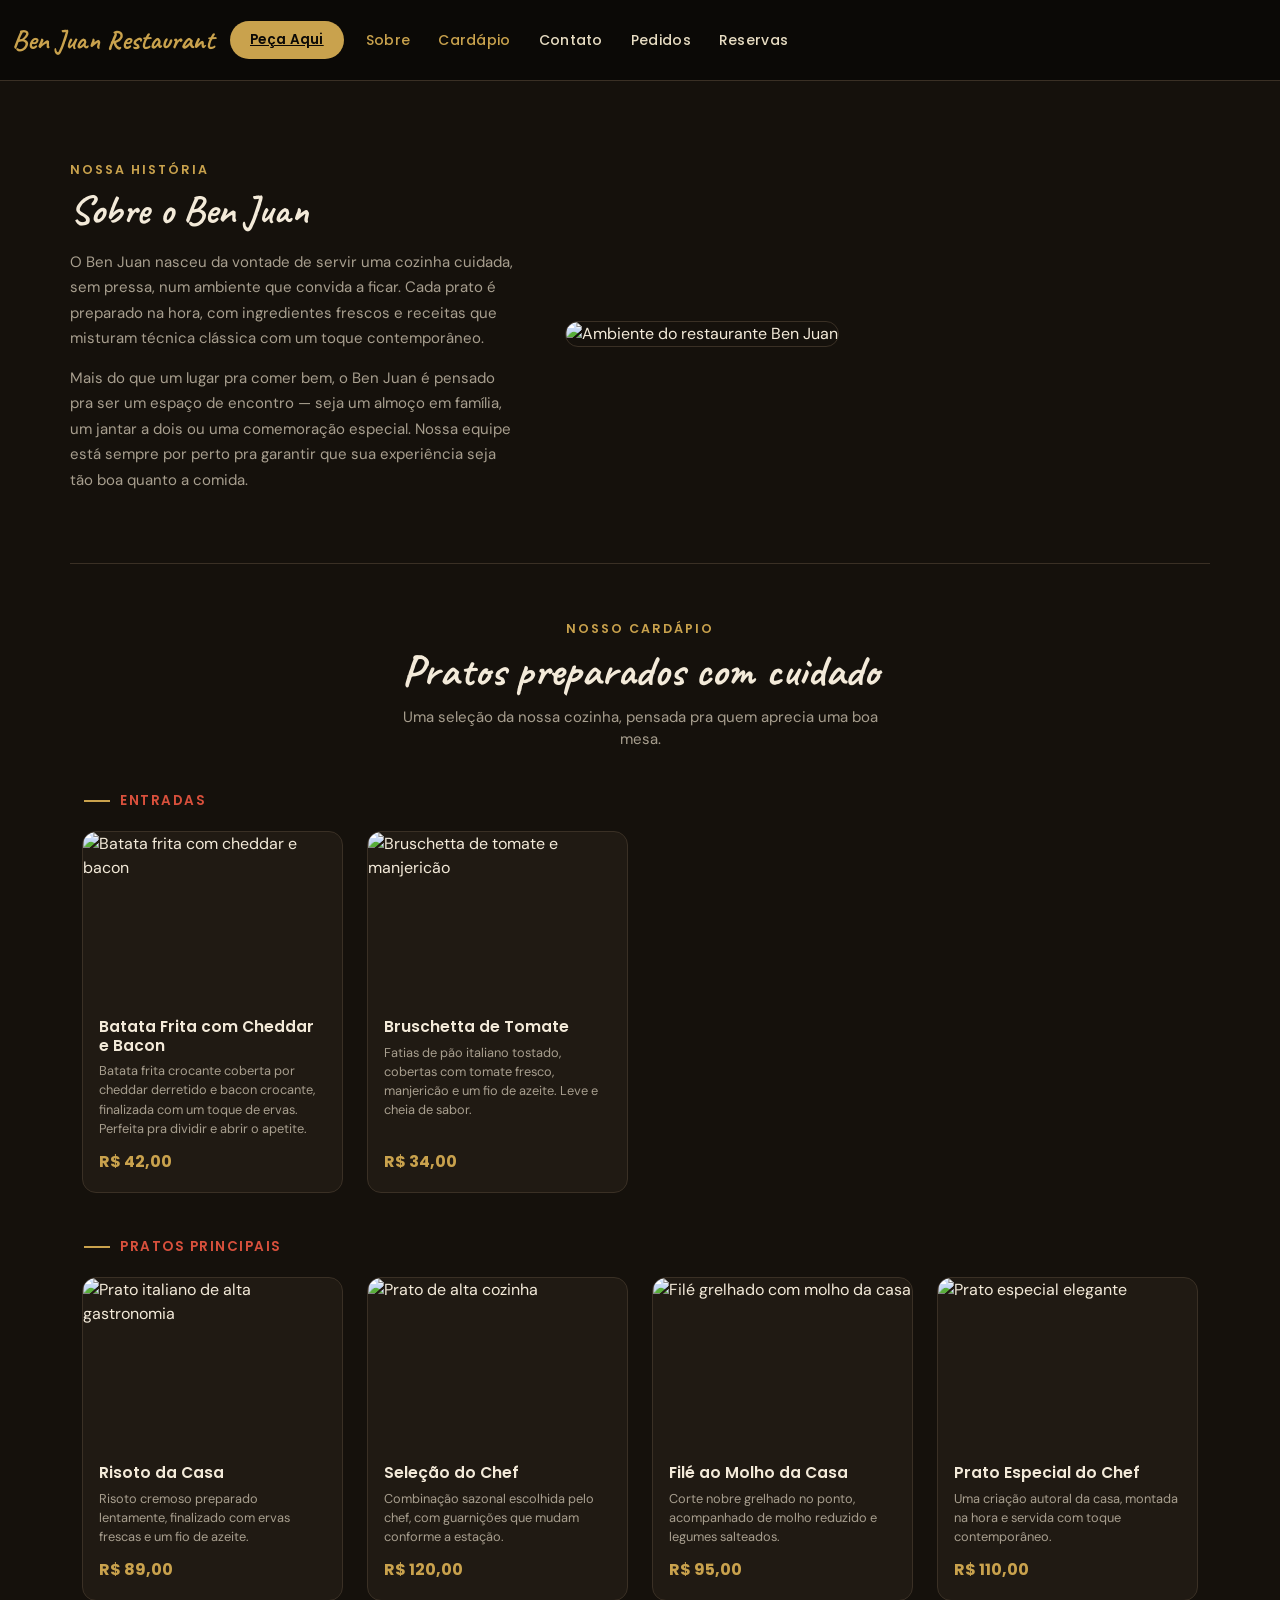
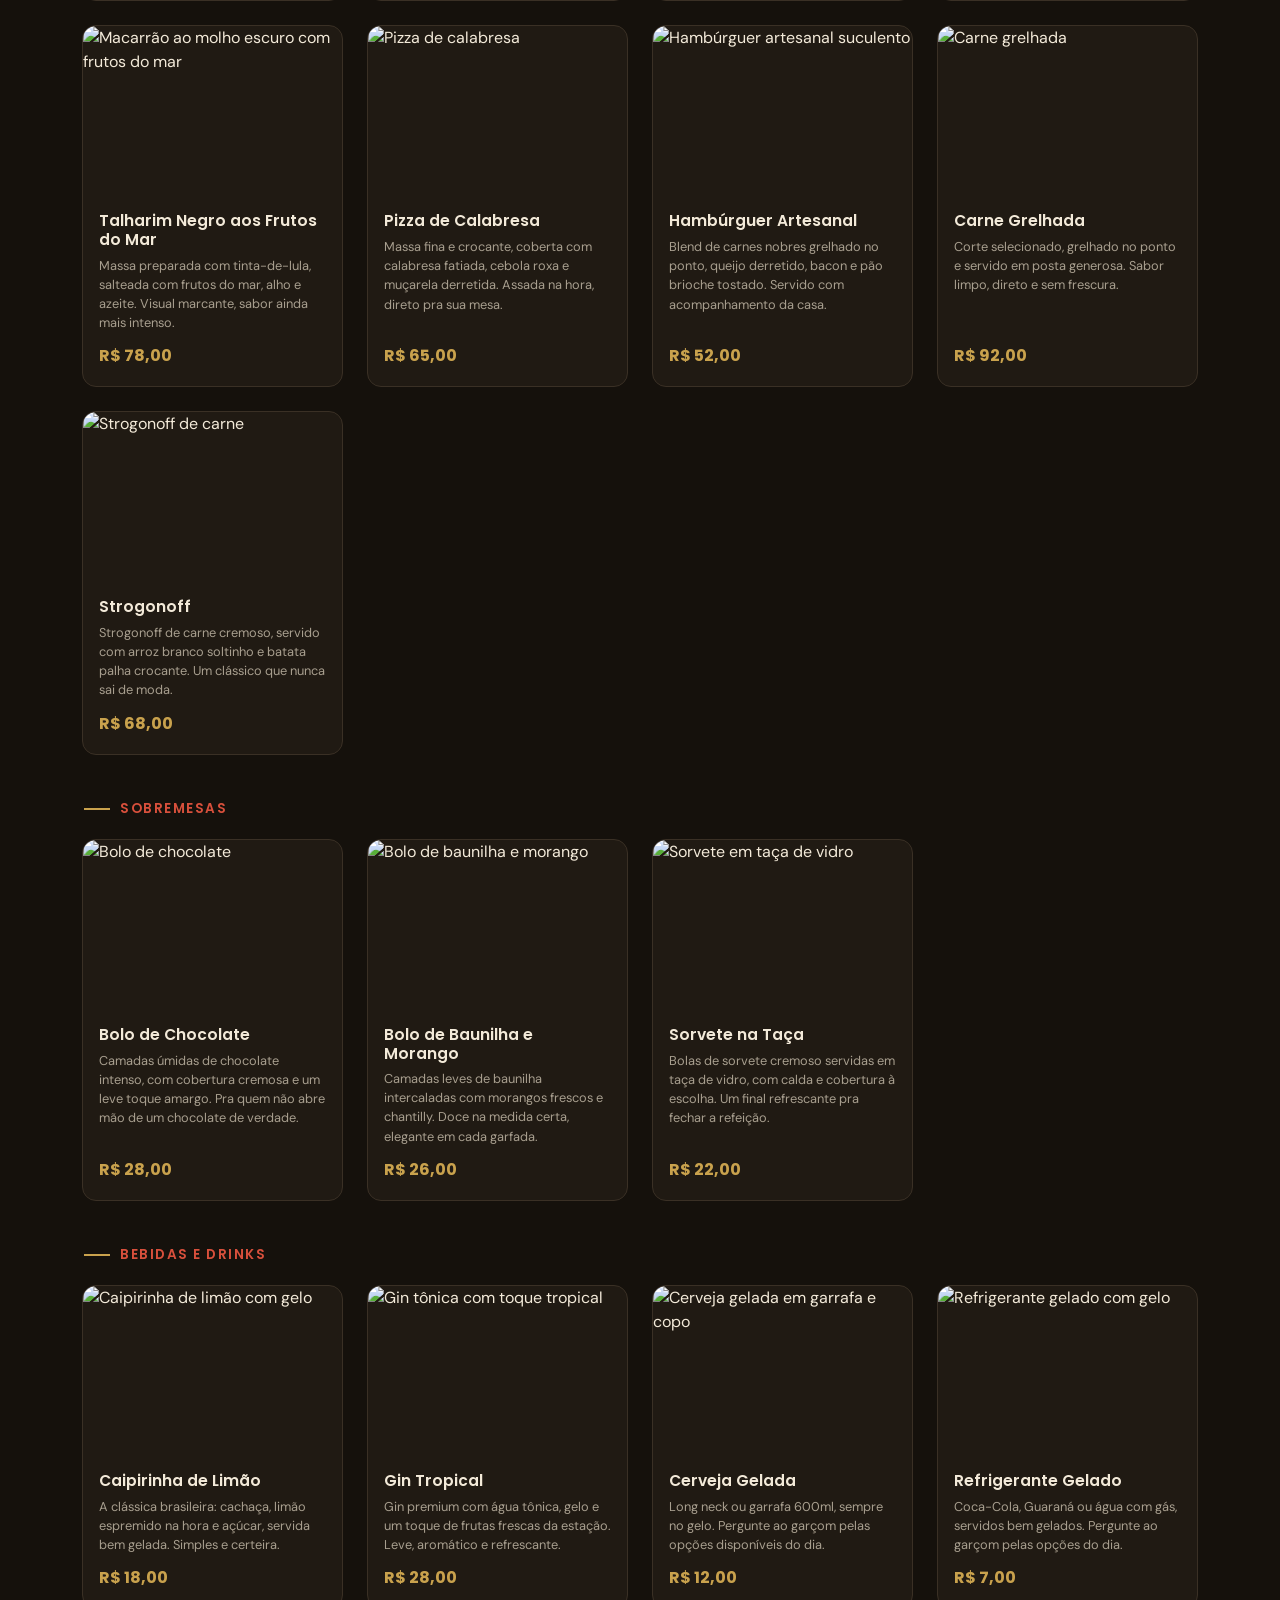
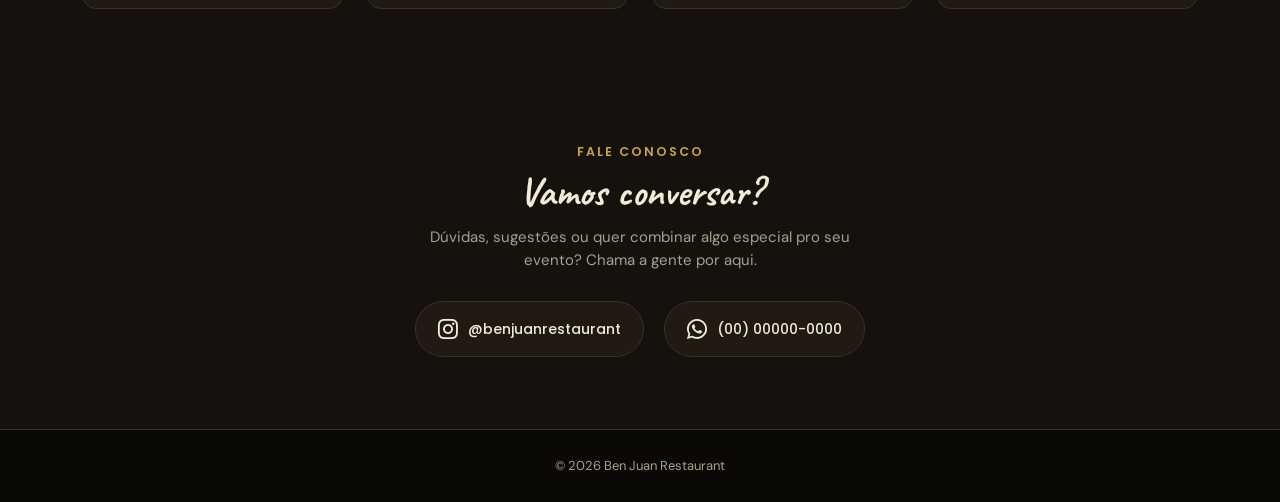
==== index.html @ d01b17eb "Primeira versão" ====
<!DOCTYPE html>
<html lang="pt-BR">
<head>
    <meta charset="UTF-8">
    <meta name="viewport" content="width=device-width, initial-scale=1.0">
    <title>Ben Juan Restaurant</title>
    <link rel="preconnect" href="https://fonts.googleapis.com">
    <link href="https://fonts.googleapis.com/css2?family=Caveat:wght@600;700&family=DM+Sans:wght@400;500;600;700&family=Poppins:wght@500;600;700&display=swap" rel="stylesheet">
    <link href="https://cdn.jsdelivr.net/npm/bootstrap@5.3.3/dist/css/bootstrap.min.css" rel="stylesheet" integrity="sha384-QWTKZyjpPEjISv5WaRU9OFeRpok6YctnYmDr5pNlyT2bRjXh0JMhjY6hW+ALEwIH" crossorigin="anonymous">
    <link href="https://cdn.jsdelivr.net/npm/bootstrap-icons@1.11.3/font/bootstrap-icons.css" rel="stylesheet">
    <link href="style.css" rel="stylesheet">

    <style>
      /* :root (paleta) e .navbar agora vêm de style.css */

      *{ box-sizing:border-box; }

      body{
        background-color: var(--cream);
        color: var(--ink);
        font-family: 'DM Sans', sans-serif;
      }

      .btn-order{
        background: var(--navy);
        color: var(--navy-deep) !important;
        font-family: 'Poppins', sans-serif;
        font-size: 13.5px;
        font-weight: 600;
        letter-spacing: 0.3px;
        padding: 9px 20px !important;
        border-radius: 999px;
        transition: background .15s ease, transform .15s ease;
      }
      .btn-order:hover{
        background: var(--amber);
        color: var(--navy-deep) !important;
        transform: translateY(-1px);
      }

      /* ===== SEÇÃO CONTATO ===== */
      .contact-section{
        padding: 64px 0 72px;
        text-align: center;
      }
      .contact-section .eyebrow{
        font-family: 'Poppins', sans-serif;
        font-size: 12.5px;
        font-weight: 600;
        letter-spacing: 2px;
        text-transform: uppercase;
        color: var(--navy);
      }
      .contact-section h2{
        font-family: 'Caveat', cursive;
        font-weight: 700;
        font-size: 40px;
        color: var(--ink);
        margin: 6px 0 10px;
      }
      .contact-section p{
        color: var(--muted);
        font-size: 15px;
        max-width: 460px;
        margin: 0 auto 30px;
      }
      .contact-socials{
        display: flex;
        justify-content: center;
        gap: 20px;
        flex-wrap: wrap;
      }
      .contact-social-link{
        display: flex;
        align-items: center;
        gap: 10px;
        background: var(--card);
        border: 1px solid var(--border);
        color: var(--ink);
        text-decoration: none;
        font-family: 'Poppins', sans-serif;
        font-size: 14px;
        font-weight: 500;
        padding: 12px 22px;
        border-radius: 999px;
        transition: transform .15s ease, border-color .15s ease, color .15s ease;
      }
      .contact-social-link i{
        font-size: 20px;
      }
      .contact-social-link.instagram:hover{
        border-color: var(--coral);
        color: var(--coral);
        transform: translateY(-2px);
      }
      .contact-social-link.whatsapp:hover{
        border-color: var(--green);
        color: var(--green);
        transform: translateY(-2px);
      }

      /* ===== SEÇÃO SOBRE ===== */
      .about-section{
        padding: 56px 0;
        border-bottom: 1px solid var(--border);
      }
      .about-section .eyebrow{
        font-family: 'Poppins', sans-serif;
        font-size: 12.5px;
        font-weight: 600;
        letter-spacing: 2px;
        text-transform: uppercase;
        color: var(--navy);
        margin-bottom: 6px;
      }
      .about-section h2{
        font-family: 'Caveat', cursive;
        font-weight: 700;
        font-size: 40px;
        color: var(--ink);
        margin-bottom: 16px;
      }
      .about-section p{
        color: var(--muted);
        font-size: 15px;
        line-height: 1.7;
        margin-bottom: 14px;
      }
      .about-img{
        width: 100%;
        height: 320px;
        object-fit: cover;
        border-radius: 14px;
        border: 1px solid var(--border);
      }

      @media (min-width: 768px){
        .about-img{
          height: 400px;
        }
      }

      /* ===== SEÇÃO DO CARDÁPIO ===== */
      #projetos{
        padding: 56px 0 70px;
      }
      .menu-heading{
        text-align: center;
        margin-bottom: 40px;
      }
      .menu-heading .eyebrow{
        font-family: 'Poppins', sans-serif;
        font-size: 12.5px;
        font-weight: 600;
        letter-spacing: 2px;
        text-transform: uppercase;
        color: var(--navy);
      }
      .menu-heading h2{
        font-family: 'Caveat', cursive;
        font-weight: 700;
        font-size: 44px;
        color: var(--ink);
        margin-top: 6px;
      }
      .menu-heading p{
        color: var(--muted);
        font-size: 15px;
        max-width: 480px;
        margin: 6px auto 0;
      }

      .menu-category{
        margin-bottom: 44px;
      }
      .menu-category:last-child{
        margin-bottom: 0;
      }
      .menu-category-title{
        display: flex;
        align-items: center;
        gap: 10px;
        font-family: 'Poppins', sans-serif;
        font-weight: 600;
        font-size: 13.5px;
        letter-spacing: 1.5px;
        text-transform: uppercase;
        color: var(--coral);
        margin-bottom: 20px;
        padding-left: 2px;
      }
      .menu-category-title::before{
        content: "";
        width: 26px;
        height: 2px;
        background: var(--navy);
        display: inline-block;
      }

      .dish-card{
        background: var(--card);
        border: 1px solid var(--border);
        border-radius: 14px;
        overflow: hidden;
        height: 100%;
        display: flex;
        flex-direction: column;
        transition: transform .2s ease, box-shadow .2s ease;
      }
      .dish-card:hover{
        transform: translateY(-4px);
        box-shadow: 0 16px 32px rgba(0,0,0,0.35);
      }
      .dish-card img{
        width: 100%;
        height: 170px;
        object-fit: cover;
        display: block;
      }
      .dish-card .card-body{
        padding: 16px 16px 18px;
        flex: 1;
        display: flex;
        flex-direction: column;
      }
      .dish-card .card-title{
        font-family: 'Poppins', sans-serif;
        font-weight: 600;
        font-size: 15.5px;
        color: var(--ink);
        margin-bottom: 6px;
      }
      .dish-card .card-text{
        font-size: 12.8px;
        color: var(--muted);
        line-height: 1.5;
        flex: 1;
        margin-bottom: 12px;
      }
      .dish-price{
        font-family: 'Poppins', sans-serif;
        font-weight: 700;
        font-size: 16px;
        color: var(--navy);
      }

      /* ===== FOOTER ===== */
      footer{
        background: var(--navy-deep);
        border-top: 1px solid var(--border);
        padding: 26px 0;
        text-align: center;
        color: var(--muted);
        font-size: 13px;
      }

      /* ===== RESPONSIVO ===== */
      @media (max-width: 991.98px){
        .navbar-collapse{
          margin-top: 12px;
          border-top: 1px solid var(--border);
          padding-top: 10px;
        }
        .navbar-nav .nav-link{
          padding: 10px 4px !important;
        }
      }

      @media (max-width: 767.98px){
        .container{
          padding-left: 24px;
          padding-right: 24px;
        }
        .about-section .eyebrow,
        .about-section h2,
        .about-section p{
          text-align: center;
        }
        .about-img{
          height: 240px;
          margin-top: 20px;
        }
        .about-section{
          padding: 40px 0;
        }
        .about-section h2{
          font-size: 32px;
        }
        #projetos{
          padding: 40px 0 50px;
        }
        .menu-heading{
          margin-bottom: 28px;
        }
        .menu-heading h2{
          font-size: 34px;
        }
        .menu-category{
          margin-bottom: 34px;
        }
        .contact-section{
          padding: 48px 0 56px;
        }
        .contact-section h2{
          font-size: 32px;
        }
        .contact-social-link{
          width: 100%;
          justify-content: center;
        }
      }

      @media (max-width: 575.98px){
        .navbar{
          padding: 10px 0;
        }
        .navbar-brand{
          font-size: 21px;
        }
        .btn-order{
          font-size: 12px;
          padding: 7px 14px !important;
        }
        .dish-card img{
          height: 130px;
        }
        .dish-card .card-title{
          font-size: 14px;
        }
        .dish-card .card-text{
          font-size: 12px;
        }
        .menu-category-title{
          font-size: 12px;
        }
      }

      @media (max-width: 359.98px){
        .navbar-brand{
          font-size: 18px;
        }
        .btn-order{
          font-size: 11px;
          padding: 6px 10px !important;
        }
        .navbar > .container-fluid{
          flex-wrap: nowrap;
          gap: 6px;
        }
        .row.g-4 > [class*="col-"]{
          flex: 0 0 100%;
          max-width: 100%;
        }
      }

    </style>
</head>
<body>

    <header>
        <nav class="navbar navbar-expand-lg">
            <div class="container-fluid">
                <a class="navbar-brand" href="#">Ben Juan Restaurant</a>
                <a class="btn-order ms-auto me-2" href="pedidos.html">Peça Aqui</a>
                <button class="navbar-toggler" type="button" data-bs-toggle="collapse" data-bs-target="#navbarSupportedContent" aria-controls="navbarSupportedContent" aria-expanded="false" aria-label="Toggle navigation">
                    <span class="navbar-toggler-icon"></span>
                </button>
                <div class="collapse navbar-collapse" id="navbarSupportedContent">
                    <ul class="navbar-nav me-auto mb-2 mb-lg-0">
                        <li class="nav-item">
                            <a class="nav-link active" aria-current="page" href="#perfil">Sobre</a>
                        </li>
                        <li class="nav-item">
                            <a class="nav-link active" aria-current="page" href="#projetos">Cardápio</a>
                        </li>
                        <li class="nav-item">
                            <a class="nav-link" href="#contato">Contato</a>
                        </li>
                        <li class="nav-item">
                            <a class="nav-link" href="pedidos.html">Pedidos</a>
                        </li>
                        <li class="nav-item">
                            <a class="nav-link" href="reserva.html">Reservas</a>
                        </li>
                    </ul>
                </div>
            </div>
        </nav>
    </header>

    <main>
        <br>
        <section id="perfil">
            <div class="container about-section">
                <div class="row align-items-center g-5">
                    <div class="col-12 col-md-5">
                        <div class="eyebrow">Nossa História</div>
                        <h2>Sobre o Ben Juan</h2>
                        <p>O Ben Juan nasceu da vontade de servir uma cozinha cuidada, sem pressa, num ambiente
                        que convida a ficar. Cada prato é preparado na hora, com ingredientes frescos e receitas
                        que misturam técnica clássica com um toque contemporâneo.</p>
                        <p>Mais do que um lugar pra comer bem, o Ben Juan é pensado pra ser um espaço de encontro
                        — seja um almoço em família, um jantar a dois ou uma comemoração especial. Nossa equipe
                        está sempre por perto pra garantir que sua experiência seja tão boa quanto a comida.</p>
                    </div>
                    <div class="col-12 col-md-7">
                        <img src="https://commons.wikimedia.org/wiki/Special:FilePath/Fine_Dining.jpg?width=700" alt="Ambiente do restaurante Ben Juan" class="about-img">
                    </div>
                </div>
            </div>
        </section>

        <section id="projetos">
            <div class="container">
                <div class="menu-heading">
                    <div class="eyebrow">Nosso Cardápio</div>
                    <h2>Pratos preparados com cuidado</h2>
                    <p>Uma seleção da nossa cozinha, pensada pra quem aprecia uma boa mesa.</p>
                </div>

                <!-- ENTRADAS -->
                <div class="menu-category">
                    <div class="menu-category-title">Entradas</div>
                    <div class="row g-4">
                        <div class="col-6 col-lg-3">
                            <div class="dish-card">
                                <img src="https://commons.wikimedia.org/wiki/Special:FilePath/Dirty_fries_at_Stone's_in_2023.jpg?width=600" alt="Batata frita com cheddar e bacon">
                                <div class="card-body">
                                    <h5 class="card-title">Batata Frita com Cheddar e Bacon</h5>
                                    <p class="card-text">Batata frita crocante coberta por cheddar derretido e bacon crocante, finalizada com um toque de ervas. Perfeita pra dividir e abrir o apetite.</p>
                                    <span class="dish-price">R$ 42,00</span>
                                </div>
                            </div>
                        </div>
                        <div class="col-6 col-lg-3">
                            <div class="dish-card">
                                <img src="https://iod.keplrstatic.com/api/ar_1,c_crop,g_north/c_fill,dpr_auto,f_auto,q_70,w_750/mon_marche/REC20230616BruschettaTomatesbasilic.jpg" alt="Bruschetta de tomate e manjericão">
                                <div class="card-body">
                                    <h5 class="card-title">Bruschetta de Tomate</h5>
                                    <p class="card-text">Fatias de pão italiano tostado, cobertas com tomate fresco, manjericão e um fio de azeite. Leve e cheia de sabor.</p>
                                    <span class="dish-price">R$ 34,00</span>
                                </div>
                            </div>
                        </div>
                    </div>
                </div>

                <!-- PRATOS PRINCIPAIS -->
                <div class="menu-category">
                    <div class="menu-category-title">Pratos Principais</div>
                    <div class="row g-4">
                        <div class="col-6 col-lg-3">
                            <div class="dish-card">
                                <img src="https://monchitime.com/www/wp-content/uploads/2025/01/Bistro_risotto.jpg" alt="Prato italiano de alta gastronomia">
                                <div class="card-body">
                                    <h5 class="card-title">Risoto da Casa</h5>
                                    <p class="card-text">Risoto cremoso preparado lentamente, finalizado com ervas frescas e um fio de azeite.</p>
                                    <span class="dish-price">R$ 89,00</span>
                                </div>
                            </div>
                        </div>
                        <div class="col-6 col-lg-3">
                            <div class="dish-card">
                                <img src="https://www.guiadasemana.com.br/contentFiles/image/2023/07/FEA/destaque_p/70765_w1180h738_1690486263lasanha-mozzafiato-credito-rodrigo-sacramento.jpg" alt="Prato de alta cozinha">
                                <div class="card-body">
                                    <h5 class="card-title">Seleção do Chef</h5>
                                    <p class="card-text">Combinação sazonal escolhida pelo chef, com guarnições que mudam conforme a estação.</p>
                                    <span class="dish-price">R$ 120,00</span>
                                </div>
                            </div>
                        </div>
                        <div class="col-6 col-lg-3">
                            <div class="dish-card">
                                <img src="https://commons.wikimedia.org/wiki/Special:FilePath/Steak_dinner.jpg?width=600" alt="Filé grelhado com molho da casa">
                                <div class="card-body">
                                    <h5 class="card-title">Filé ao Molho da Casa</h5>
                                    <p class="card-text">Corte nobre grelhado no ponto, acompanhado de molho reduzido e legumes salteados.</p>
                                    <span class="dish-price">R$ 95,00</span>
                                </div>
                            </div>
                        </div>
                        <div class="col-6 col-lg-3">
                            <div class="dish-card">
                                <img src="https://commons.wikimedia.org/wiki/Special:FilePath/Fancy_dinner_(3152656411).jpg?width=600" alt="Prato especial elegante">
                                <div class="card-body">
                                    <h5 class="card-title">Prato Especial do Chef</h5>
                                    <p class="card-text">Uma criação autoral da casa, montada na hora e servida com toque contemporâneo.</p>
                                    <span class="dish-price">R$ 110,00</span>
                                </div>
                            </div>
                        </div>
                        <div class="col-6 col-lg-3">
                            <div class="dish-card">
                                <img src="https://commons.wikimedia.org/wiki/Special:FilePath/Squid_ink_pasta_dish.jpg?width=600" alt="Macarrão ao molho escuro com frutos do mar">
                                <div class="card-body">
                                    <h5 class="card-title">Talharim Negro aos Frutos do Mar</h5>
                                    <p class="card-text">Massa preparada com tinta-de-lula, salteada com frutos do mar, alho e azeite. Visual marcante, sabor ainda mais intenso.</p>
                                    <span class="dish-price">R$ 78,00</span>
                                </div>
                            </div>
                        </div>
                        <div class="col-6 col-lg-3">
                            <div class="dish-card">
                                <img src="https://www.baressp.com.br/eventos/fotos2/Pizza-Casteloes_.jpg" alt="Pizza de calabresa">
                                <div class="card-body">
                                    <h5 class="card-title">Pizza de Calabresa</h5>
                                    <p class="card-text">Massa fina e crocante, coberta com calabresa fatiada, cebola roxa e muçarela derretida. Assada na hora, direto pra sua mesa.</p>
                                    <span class="dish-price">R$ 65,00</span>
                                </div>
                            </div>
                        </div>
                        <div class="col-6 col-lg-3">
                            <div class="dish-card">
                                <img src="https://i.artfile.ru/2048x1367_1217672_[www.ArtFile.ru].jpg" alt="Hambúrguer artesanal suculento">
                                <div class="card-body">
                                    <h5 class="card-title">Hambúrguer Artesanal</h5>
                                    <p class="card-text">Blend de carnes nobres grelhado no ponto, queijo derretido, bacon e pão brioche tostado. Servido com acompanhamento da casa.</p>
                                    <span class="dish-price">R$ 52,00</span>
                                </div>
                            </div>
                        </div>
                        <div class="col-6 col-lg-3">
                            <div class="dish-card">
                                <img src="https://commons.wikimedia.org/wiki/Special:FilePath/Restaurant_Steak.jpg?width=600" alt="Carne grelhada">
                                <div class="card-body">
                                    <h5 class="card-title">Carne Grelhada</h5>
                                    <p class="card-text">Corte selecionado, grelhado no ponto e servido em posta generosa. Sabor limpo, direto e sem frescura.</p>
                                    <span class="dish-price">R$ 92,00</span>
                                </div>
                            </div>
                        </div>
                        <div class="col-6 col-lg-3">
                            <div class="dish-card">
                                <img src="https://commons.wikimedia.org/wiki/Special:FilePath/Beef_Stroganoff-01.jpg?width=600" alt="Strogonoff de carne">
                                <div class="card-body">
                                    <h5 class="card-title">Strogonoff</h5>
                                    <p class="card-text">Strogonoff de carne cremoso, servido com arroz branco soltinho e batata palha crocante. Um clássico que nunca sai de moda.</p>
                                    <span class="dish-price">R$ 68,00</span>
                                </div>
                            </div>
                        </div>
                    </div>
                </div>

                <!-- SOBREMESAS -->
                <div class="menu-category">
                    <div class="menu-category-title">Sobremesas</div>
                    <div class="row g-4">
                        <div class="col-6 col-lg-3">
                            <div class="dish-card">
                                <img src="https://blogger.googleusercontent.com/img/proxy/[base64]s0-d-e1-ft" alt="Bolo de chocolate">
                                <div class="card-body">
                                    <h5 class="card-title">Bolo de Chocolate</h5>
                                    <p class="card-text">Camadas úmidas de chocolate intenso, com cobertura cremosa e um leve toque amargo. Pra quem não abre mão de um chocolate de verdade.</p>
                                    <span class="dish-price">R$ 28,00</span>
                                </div>
                            </div>
                        </div>
                        <div class="col-6 col-lg-3">
                            <div class="dish-card">
                                <img src="https://blogger.googleusercontent.com/img/b/R29vZ2xl/AVvXsEhsfQXiHg1odT-T6wXlVZ3akDRIptwqhRt5DX7Tb_YfsnFAEr-vR-90qWIW2ws-2PZPsHnFEhKvLrGcDoLtUmB5HXmgA2s75oPqJW_bOgxbra3Xs1pTveaAECJXI5uEmEjQZW__xLw4xgYN/s1600/029.JPG" alt="Bolo de baunilha e morango">
                                <div class="card-body">
                                    <h5 class="card-title">Bolo de Baunilha e Morango</h5>
                                    <p class="card-text">Camadas leves de baunilha intercaladas com morangos frescos e chantilly. Doce na medida certa, elegante em cada garfada.</p>
                                    <span class="dish-price">R$ 26,00</span>
                                </div>
                            </div>
                        </div>
                        <div class="col-6 col-lg-3">
                            <div class="dish-card">
                                <img src="https://i.pinimg.com/originals/d7/6e/af/d76eaf42bb38ff66e464051fa1ebd351.jpg" alt="Sorvete em taça de vidro">
                                <div class="card-body">
                                    <h5 class="card-title">Sorvete na Taça</h5>
                                    <p class="card-text">Bolas de sorvete cremoso servidas em taça de vidro, com calda e cobertura à escolha. Um final refrescante pra fechar a refeição.</p>
                                    <span class="dish-price">R$ 22,00</span>
                                </div>
                            </div>
                        </div>
                    </div>
                </div>

                <!-- BEBIDAS E DRINKS -->
                <div class="menu-category">
                    <div class="menu-category-title">Bebidas e Drinks</div>
                    <div class="row g-4">
                        <div class="col-6 col-lg-3">
                            <div class="dish-card">
                                <img src="https://commons.wikimedia.org/wiki/Special:FilePath/Caipirinha_2.jpg?width=600" alt="Caipirinha de limão com gelo">
                                <div class="card-body">
                                    <h5 class="card-title">Caipirinha de Limão</h5>
                                    <p class="card-text">A clássica brasileira: cachaça, limão espremido na hora e açúcar, servida bem gelada. Simples e certeira.</p>
                                    <span class="dish-price">R$ 18,00</span>
                                </div>
                            </div>
                        </div>
                        <div class="col-6 col-lg-3">
                            <div class="dish-card">
                                <img src="https://commons.wikimedia.org/wiki/Special:FilePath/Gin_and_tonic.jpg?width=600" alt="Gin tônica com toque tropical">
                                <div class="card-body">
                                    <h5 class="card-title">Gin Tropical</h5>
                                    <p class="card-text">Gin premium com água tônica, gelo e um toque de frutas frescas da estação. Leve, aromático e refrescante.</p>
                                    <span class="dish-price">R$ 28,00</span>
                                </div>
                            </div>
                        </div>
                        <div class="col-6 col-lg-3">
                            <div class="dish-card">
                                <img src="https://commons.wikimedia.org/wiki/Special:FilePath/Vergina_Beer_Bottle_%26_Glass.jpg?width=600" alt="Cerveja gelada em garrafa e copo">
                                <div class="card-body">
                                    <h5 class="card-title">Cerveja Gelada</h5>
                                    <p class="card-text">Long neck ou garrafa 600ml, sempre no gelo. Pergunte ao garçom pelas opções disponíveis do dia.</p>
                                    <span class="dish-price">R$ 12,00</span>
                                </div>
                            </div>
                        </div>
                        <div class="col-6 col-lg-3">
                            <div class="dish-card">
                                <img src="https://commons.wikimedia.org/wiki/Special:FilePath/Nimbu_Soda_Or_Lemon_Soda.jpg?width=600" alt="Refrigerante gelado com gelo">
                                <div class="card-body">
                                    <h5 class="card-title">Refrigerante Gelado</h5>
                                    <p class="card-text">Coca-Cola, Guaraná ou água com gás, servidos bem gelados. Pergunte ao garçom pelas opções do dia.</p>
                                    <span class="dish-price">R$ 7,00</span>
                                </div>
                            </div>
                        </div>
                    </div>
                </div>
            </div>
        </section>

        <section id="contato">
            <div class="container contact-section">
                <div class="eyebrow">Fale Conosco</div>
                <h2>Vamos conversar?</h2>
                <p>Dúvidas, sugestões ou quer combinar algo especial pro seu evento? Chama a gente por aqui.</p>
                <div class="contact-socials">
                    <a class="contact-social-link instagram" href="#" onclick="event.preventDefault(); alert('Este é um site fictício, criado apenas para fins de demonstração/estudo. Não há Instagram real associado.');">
                        <i class="bi bi-instagram"></i> @benjuanrestaurant
                    </a>
                    <a class="contact-social-link whatsapp" href="#" onclick="event.preventDefault(); alert('Este é um site fictício, criado apenas para fins de demonstração/estudo. Não há WhatsApp real associado.');">
                        <i class="bi bi-whatsapp"></i> (00) 00000-0000
                    </a>
                </div>
            </div>
        </section>
    </main>

    <footer>
        &copy; 2026 Ben Juan Restaurant
    </footer>

    <script src="https://cdn.jsdelivr.net/npm/bootstrap@5.3.3/dist/js/bootstrap.bundle.min.js" integrity="sha384-YvpcrYf0tY3lHB60NNkmXc5s9fDVZLESaAA55NDzOxhy9GkcIdslK1eN7N6jIeHz" crossorigin="anonymous"></script>
</body>
</html>
---- style.css ----
/* =========================================================
   ESTILOS COMPARTILHADOS — Ben Juan Restaurant
   Usado por: index.html, reserva.html e pedidos.html
   Contém apenas o que é IDÊNTICO nas três páginas:
   paleta de cores e navbar. Cada página mantém seus próprios
   estilos específicos (top-bar, phone, formulários etc.)
   dentro da própria tag <style>.
   ========================================================= */

:root{
  --navy: #c9a24d;       /* dourado — acento principal */
  --navy-deep: #0b0906;  /* quase preto — navbar/rodapé */
  --cream: #15110c;      /* fundo principal escuro */
  --coral: #d8503c;
  --sand: #e7dcc2;       /* texto claro sobre fundos escuros */
  --ink: #f3ead9;        /* texto principal claro */
  --amber: #c8862e;
  --green: #4a8a5f;
  --card: #201a13;       /* superfície elevada (cards) */
  --border: #3a3025;     /* bordas/divisores */
  --muted: #a89f8f;      /* texto secundário */
}

/* ===== NAVBAR (igual nas três páginas) ===== */
.navbar{
  background: var(--navy-deep) !important;
  border-bottom: 1px solid var(--border);
  padding: 14px 0;
  width: 100%;
}
.navbar-brand{
  font-family: 'Caveat', cursive;
  font-weight: 700;
  font-size: 28px;
  color: var(--navy) !important;
}
.navbar-nav .nav-link{
  color: var(--sand) !important;
  font-family: 'Poppins', sans-serif;
  font-size: 14px;
  font-weight: 500;
  letter-spacing: 0.3px;
  padding: 8px 14px !important;
  transition: color .15s ease;
}
.navbar-nav .nav-link:hover,
.navbar-nav .nav-link.active{
  color: var(--navy) !important;
}
.navbar-toggler{
  border-color: var(--border);
}
.navbar-toggler-icon{
  filter: invert(1) grayscale(1) brightness(2);
}
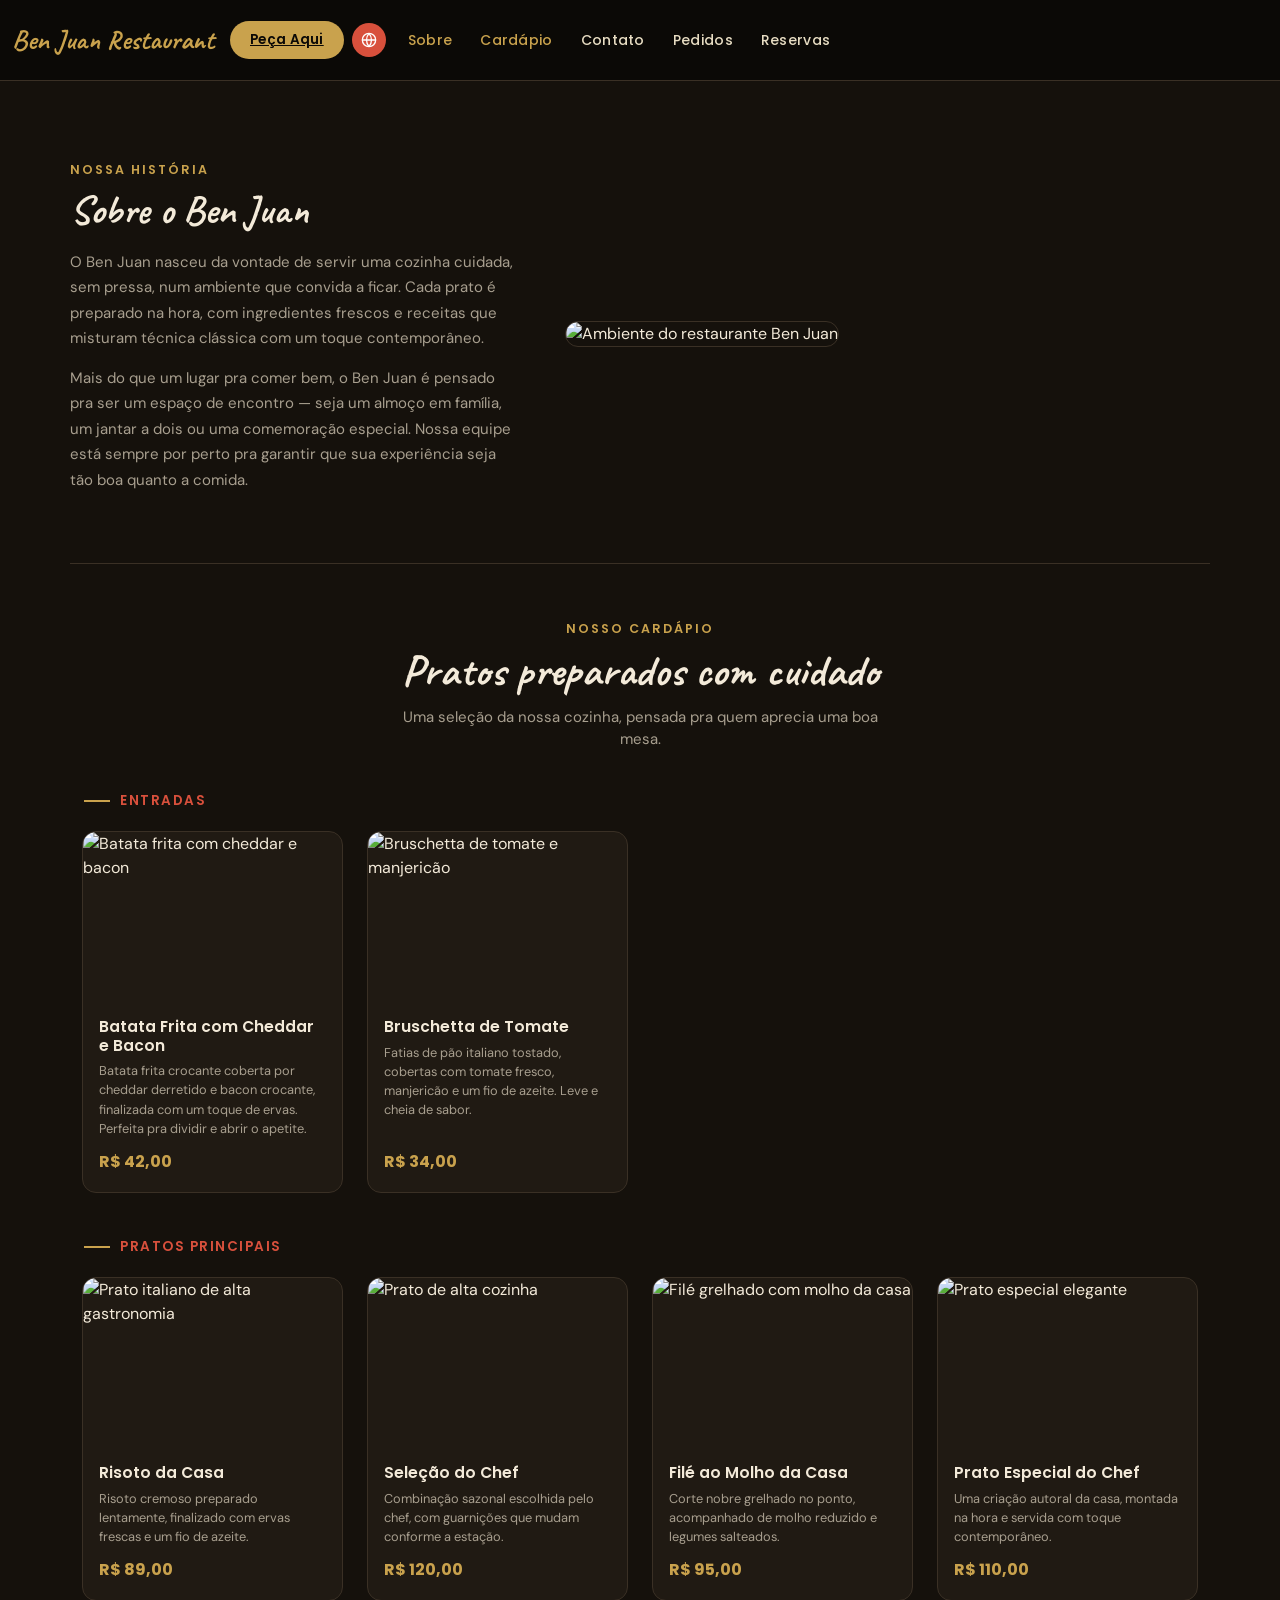
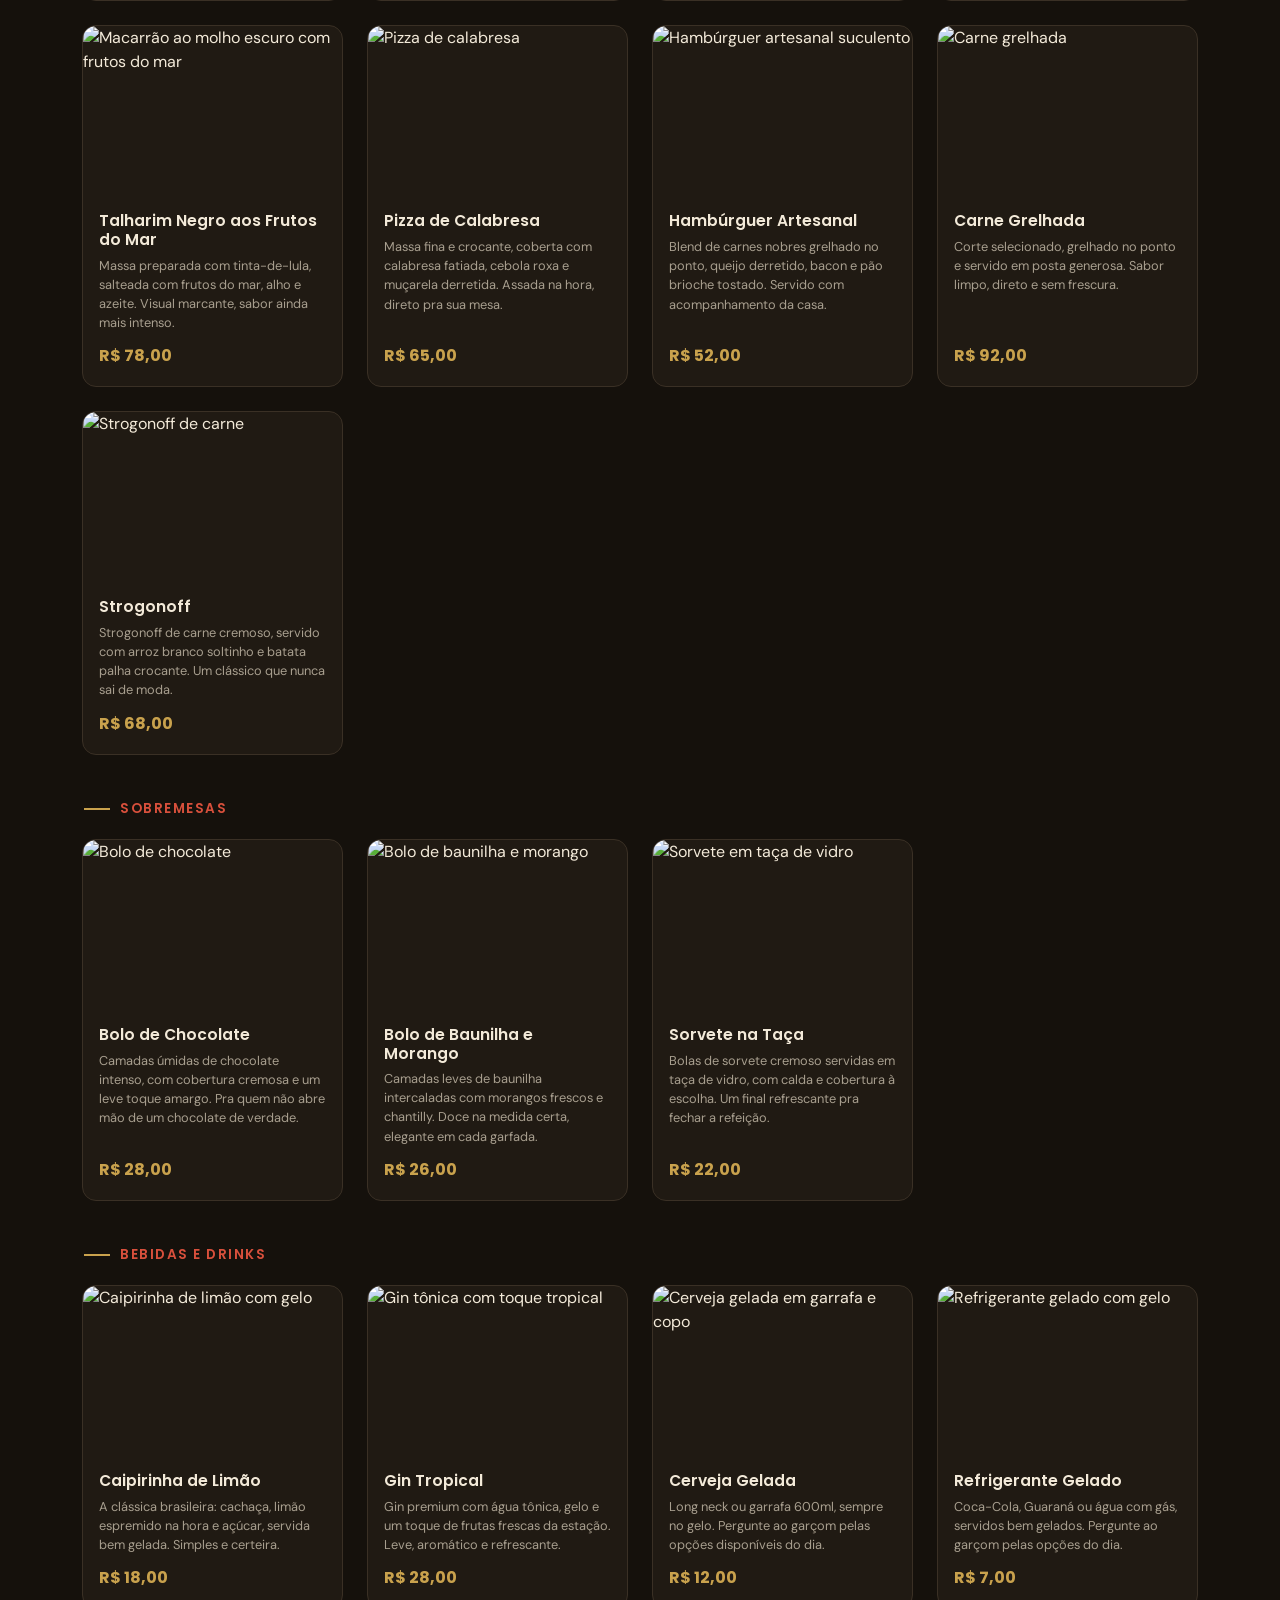
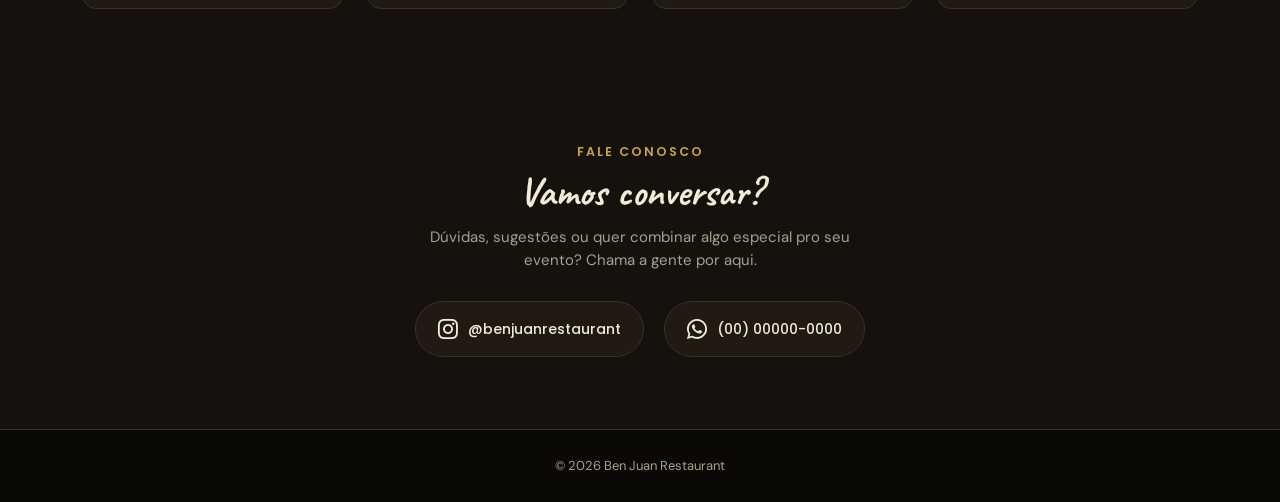
==== commit 6af9c379: "atualiza idiomas de reserva, pedido e index, mudança de fotos e conserto da navbar" ====
--- a/index.html
+++ b/index.html
@@ -37,6 +37,49 @@
         color: var(--navy-deep) !important;
         transform: translateY(-1px);
       }
+
+      /* ---------- Dropdown de idiomas da navbar (igual ao pedidos.html / reserva.html) ---------- */
+      .icon-btn{
+        width:34px; height:34px;
+        border-radius:50%;
+        background: var(--coral);
+        color:#fff;
+        display:flex; align-items:center; justify-content:center;
+        text-decoration:none;
+        border:none;
+        cursor:pointer;
+        flex-shrink:0;
+      }
+      .icon-btn svg{ width:16px; height:16px; }
+      .lang-switch{ position:relative; }
+      .lang-menu{
+        display:none;
+        position:absolute;
+        top: calc(100% + 8px);
+        right:0;
+        background: var(--card);
+        border-radius: 12px;
+        box-shadow: 0 10px 30px rgba(0,0,0,0.2);
+        padding: 6px;
+        z-index: 50;
+        min-width: 150px;
+      }
+      .lang-menu.open{ display:block; }
+      .lang-option{
+        display:flex;
+        align-items:center;
+        gap: 8px;
+        padding: 9px 10px;
+        border-radius: 8px;
+        font-family:'Poppins', sans-serif;
+        font-size: 13px;
+        font-weight:600;
+        color: var(--ink);
+        cursor:pointer;
+        white-space:nowrap;
+      }
+      .lang-option:hover{ background: rgba(255,255,255,0.06); }
+      .lang-option.active{ background: var(--navy); color: var(--navy-deep); }
 
       /* ===== SEÇÃO CONTATO ===== */
       .contact-section{
@@ -361,26 +404,36 @@
         <nav class="navbar navbar-expand-lg">
             <div class="container-fluid">
                 <a class="navbar-brand" href="#">Ben Juan Restaurant</a>
-                <a class="btn-order ms-auto me-2" href="pedidos.html">Peça Aqui</a>
+                <a class="btn-order ms-auto me-2" href="pedidos.html" data-i18n="btnOrder">Peça Aqui</a>
+                <div class="lang-switch navbar-lang me-2">
+                  <button class="icon-btn" onclick="toggleNavLangMenu(event)" title="Idiomas / Languages" aria-label="Idiomas">
+                    <svg viewBox="0 0 24 24" fill="none" stroke="currentColor" stroke-width="2"><circle cx="12" cy="12" r="10"/><path d="M2 12h20M12 2a15.3 15.3 0 010 20M12 2a15.3 15.3 0 000 20"/></svg>
+                  </button>
+                  <div class="lang-menu" id="navLangMenu">
+                    <div class="lang-option active" data-lang="pt" onclick="setNavLang('pt', this)">🇧🇷 Português</div>
+                    <div class="lang-option" data-lang="en" onclick="setNavLang('en', this)">🇺🇸 English</div>
+                    <div class="lang-option" data-lang="es" onclick="setNavLang('es', this)">🇪🇸 Español</div>
+                  </div>
+                </div>
                 <button class="navbar-toggler" type="button" data-bs-toggle="collapse" data-bs-target="#navbarSupportedContent" aria-controls="navbarSupportedContent" aria-expanded="false" aria-label="Toggle navigation">
                     <span class="navbar-toggler-icon"></span>
                 </button>
                 <div class="collapse navbar-collapse" id="navbarSupportedContent">
                     <ul class="navbar-nav me-auto mb-2 mb-lg-0">
                         <li class="nav-item">
-                            <a class="nav-link active" aria-current="page" href="#perfil">Sobre</a>
+                            <a class="nav-link active" aria-current="page" href="#perfil" data-i18n="navSobre">Sobre</a>
                         </li>
                         <li class="nav-item">
-                            <a class="nav-link active" aria-current="page" href="#projetos">Cardápio</a>
+                            <a class="nav-link active" aria-current="page" href="#projetos" data-i18n="navCardapio">Cardápio</a>
                         </li>
                         <li class="nav-item">
-                            <a class="nav-link" href="#contato">Contato</a>
+                            <a class="nav-link" href="#contato" data-i18n="navContato">Contato</a>
                         </li>
                         <li class="nav-item">
-                            <a class="nav-link" href="pedidos.html">Pedidos</a>
+                            <a class="nav-link" href="pedidos.html" data-i18n="navPedidos">Pedidos</a>
                         </li>
                         <li class="nav-item">
-                            <a class="nav-link" href="reserva.html">Reservas</a>
+                            <a class="nav-link" href="reserva.html" data-i18n="navReservas">Reservas</a>
                         </li>
                     </ul>
                 </div>
@@ -394,12 +447,12 @@
             <div class="container about-section">
                 <div class="row align-items-center g-5">
                     <div class="col-12 col-md-5">
-                        <div class="eyebrow">Nossa História</div>
-                        <h2>Sobre o Ben Juan</h2>
-                        <p>O Ben Juan nasceu da vontade de servir uma cozinha cuidada, sem pressa, num ambiente
+                        <div class="eyebrow" data-i18n="eyebrowHistoria">Nossa História</div>
+                        <h2 data-i18n="aboutTitle">Sobre o Ben Juan</h2>
+                        <p data-i18n="aboutP1">O Ben Juan nasceu da vontade de servir uma cozinha cuidada, sem pressa, num ambiente
                         que convida a ficar. Cada prato é preparado na hora, com ingredientes frescos e receitas
                         que misturam técnica clássica com um toque contemporâneo.</p>
-                        <p>Mais do que um lugar pra comer bem, o Ben Juan é pensado pra ser um espaço de encontro
+                        <p data-i18n="aboutP2">Mais do que um lugar pra comer bem, o Ben Juan é pensado pra ser um espaço de encontro
                         — seja um almoço em família, um jantar a dois ou uma comemoração especial. Nossa equipe
                         está sempre por perto pra garantir que sua experiência seja tão boa quanto a comida.</p>
                     </div>
@@ -413,21 +466,21 @@
         <section id="projetos">
             <div class="container">
                 <div class="menu-heading">
-                    <div class="eyebrow">Nosso Cardápio</div>
-                    <h2>Pratos preparados com cuidado</h2>
-                    <p>Uma seleção da nossa cozinha, pensada pra quem aprecia uma boa mesa.</p>
+                    <div class="eyebrow" data-i18n="eyebrowCardapio">Nosso Cardápio</div>
+                    <h2 data-i18n="menuTitle">Pratos preparados com cuidado</h2>
+                    <p data-i18n="menuSub">Uma seleção da nossa cozinha, pensada pra quem aprecia uma boa mesa.</p>
                 </div>
 
                 <!-- ENTRADAS -->
                 <div class="menu-category">
-                    <div class="menu-category-title">Entradas</div>
+                    <div class="menu-category-title" data-i18n="catEntradas">Entradas</div>
                     <div class="row g-4">
                         <div class="col-6 col-lg-3">
                             <div class="dish-card">
                                 <img src="https://commons.wikimedia.org/wiki/Special:FilePath/Dirty_fries_at_Stone's_in_2023.jpg?width=600" alt="Batata frita com cheddar e bacon">
                                 <div class="card-body">
-                                    <h5 class="card-title">Batata Frita com Cheddar e Bacon</h5>
-                                    <p class="card-text">Batata frita crocante coberta por cheddar derretido e bacon crocante, finalizada com um toque de ervas. Perfeita pra dividir e abrir o apetite.</p>
+                                    <h5 class="card-title" data-i18n="d1t">Batata Frita com Cheddar e Bacon</h5>
+                                    <p class="card-text" data-i18n="d1d">Batata frita crocante coberta por cheddar derretido e bacon crocante, finalizada com um toque de ervas. Perfeita pra dividir e abrir o apetite.</p>
                                     <span class="dish-price">R$ 42,00</span>
                                 </div>
                             </div>
@@ -436,8 +489,8 @@
                             <div class="dish-card">
                                 <img src="https://iod.keplrstatic.com/api/ar_1,c_crop,g_north/c_fill,dpr_auto,f_auto,q_70,w_750/mon_marche/REC20230616BruschettaTomatesbasilic.jpg" alt="Bruschetta de tomate e manjericão">
                                 <div class="card-body">
-                                    <h5 class="card-title">Bruschetta de Tomate</h5>
-                                    <p class="card-text">Fatias de pão italiano tostado, cobertas com tomate fresco, manjericão e um fio de azeite. Leve e cheia de sabor.</p>
+                                    <h5 class="card-title" data-i18n="d2t">Bruschetta de Tomate</h5>
+                                    <p class="card-text" data-i18n="d2d">Fatias de pão italiano tostado, cobertas com tomate fresco, manjericão e um fio de azeite. Leve e cheia de sabor.</p>
                                     <span class="dish-price">R$ 34,00</span>
                                 </div>
                             </div>
@@ -447,14 +500,14 @@
 
                 <!-- PRATOS PRINCIPAIS -->
                 <div class="menu-category">
-                    <div class="menu-category-title">Pratos Principais</div>
+                    <div class="menu-category-title" data-i18n="catPrincipais">Pratos Principais</div>
                     <div class="row g-4">
                         <div class="col-6 col-lg-3">
                             <div class="dish-card">
                                 <img src="https://monchitime.com/www/wp-content/uploads/2025/01/Bistro_risotto.jpg" alt="Prato italiano de alta gastronomia">
                                 <div class="card-body">
-                                    <h5 class="card-title">Risoto da Casa</h5>
-                                    <p class="card-text">Risoto cremoso preparado lentamente, finalizado com ervas frescas e um fio de azeite.</p>
+                                    <h5 class="card-title" data-i18n="d3t">Risoto da Casa</h5>
+                                    <p class="card-text" data-i18n="d3d">Risoto cremoso preparado lentamente, finalizado com ervas frescas e um fio de azeite.</p>
                                     <span class="dish-price">R$ 89,00</span>
                                 </div>
                             </div>
@@ -463,8 +516,8 @@
                             <div class="dish-card">
                                 <img src="https://www.guiadasemana.com.br/contentFiles/image/2023/07/FEA/destaque_p/70765_w1180h738_1690486263lasanha-mozzafiato-credito-rodrigo-sacramento.jpg" alt="Prato de alta cozinha">
                                 <div class="card-body">
-                                    <h5 class="card-title">Seleção do Chef</h5>
-                                    <p class="card-text">Combinação sazonal escolhida pelo chef, com guarnições que mudam conforme a estação.</p>
+                                    <h5 class="card-title" data-i18n="d4t">Seleção do Chef</h5>
+                                    <p class="card-text" data-i18n="d4d">Combinação sazonal escolhida pelo chef, com guarnições que mudam conforme a estação.</p>
                                     <span class="dish-price">R$ 120,00</span>
                                 </div>
                             </div>
@@ -473,8 +526,8 @@
                             <div class="dish-card">
                                 <img src="https://commons.wikimedia.org/wiki/Special:FilePath/Steak_dinner.jpg?width=600" alt="Filé grelhado com molho da casa">
                                 <div class="card-body">
-                                    <h5 class="card-title">Filé ao Molho da Casa</h5>
-                                    <p class="card-text">Corte nobre grelhado no ponto, acompanhado de molho reduzido e legumes salteados.</p>
+                                    <h5 class="card-title" data-i18n="d5t">Filé ao Molho da Casa</h5>
+                                    <p class="card-text" data-i18n="d5d">Corte nobre grelhado no ponto, acompanhado de molho reduzido e legumes salteados.</p>
                                     <span class="dish-price">R$ 95,00</span>
                                 </div>
                             </div>
@@ -483,8 +536,8 @@
                             <div class="dish-card">
                                 <img src="https://commons.wikimedia.org/wiki/Special:FilePath/Fancy_dinner_(3152656411).jpg?width=600" alt="Prato especial elegante">
                                 <div class="card-body">
-                                    <h5 class="card-title">Prato Especial do Chef</h5>
-                                    <p class="card-text">Uma criação autoral da casa, montada na hora e servida com toque contemporâneo.</p>
+                                    <h5 class="card-title" data-i18n="d6t">Prato Especial do Chef</h5>
+                                    <p class="card-text" data-i18n="d6d">Uma criação autoral da casa, montada na hora e servida com toque contemporâneo.</p>
                                     <span class="dish-price">R$ 110,00</span>
                                 </div>
                             </div>
@@ -493,8 +546,8 @@
                             <div class="dish-card">
                                 <img src="https://commons.wikimedia.org/wiki/Special:FilePath/Squid_ink_pasta_dish.jpg?width=600" alt="Macarrão ao molho escuro com frutos do mar">
                                 <div class="card-body">
-                                    <h5 class="card-title">Talharim Negro aos Frutos do Mar</h5>
-                                    <p class="card-text">Massa preparada com tinta-de-lula, salteada com frutos do mar, alho e azeite. Visual marcante, sabor ainda mais intenso.</p>
+                                    <h5 class="card-title" data-i18n="d7t">Talharim Negro aos Frutos do Mar</h5>
+                                    <p class="card-text" data-i18n="d7d">Massa preparada com tinta-de-lula, salteada com frutos do mar, alho e azeite. Visual marcante, sabor ainda mais intenso.</p>
                                     <span class="dish-price">R$ 78,00</span>
                                 </div>
                             </div>
@@ -503,8 +556,8 @@
                             <div class="dish-card">
                                 <img src="https://www.baressp.com.br/eventos/fotos2/Pizza-Casteloes_.jpg" alt="Pizza de calabresa">
                                 <div class="card-body">
-                                    <h5 class="card-title">Pizza de Calabresa</h5>
-                                    <p class="card-text">Massa fina e crocante, coberta com calabresa fatiada, cebola roxa e muçarela derretida. Assada na hora, direto pra sua mesa.</p>
+                                    <h5 class="card-title" data-i18n="d8t">Pizza de Calabresa</h5>
+                                    <p class="card-text" data-i18n="d8d">Massa fina e crocante, coberta com calabresa fatiada, cebola roxa e muçarela derretida. Assada na hora, direto pra sua mesa.</p>
                                     <span class="dish-price">R$ 65,00</span>
                                 </div>
                             </div>
@@ -513,8 +566,8 @@
                             <div class="dish-card">
                                 <img src="https://i.artfile.ru/2048x1367_1217672_[www.ArtFile.ru].jpg" alt="Hambúrguer artesanal suculento">
                                 <div class="card-body">
-                                    <h5 class="card-title">Hambúrguer Artesanal</h5>
-                                    <p class="card-text">Blend de carnes nobres grelhado no ponto, queijo derretido, bacon e pão brioche tostado. Servido com acompanhamento da casa.</p>
+                                    <h5 class="card-title" data-i18n="d9t">Hambúrguer Artesanal</h5>
+                                    <p class="card-text" data-i18n="d9d">Blend de carnes nobres grelhado no ponto, queijo derretido, bacon e pão brioche tostado. Servido com acompanhamento da casa.</p>
                                     <span class="dish-price">R$ 52,00</span>
                                 </div>
                             </div>
@@ -523,8 +576,8 @@
                             <div class="dish-card">
                                 <img src="https://commons.wikimedia.org/wiki/Special:FilePath/Restaurant_Steak.jpg?width=600" alt="Carne grelhada">
                                 <div class="card-body">
-                                    <h5 class="card-title">Carne Grelhada</h5>
-                                    <p class="card-text">Corte selecionado, grelhado no ponto e servido em posta generosa. Sabor limpo, direto e sem frescura.</p>
+                                    <h5 class="card-title" data-i18n="d10t">Carne Grelhada</h5>
+                                    <p class="card-text" data-i18n="d10d">Corte selecionado, grelhado no ponto e servido em posta generosa. Sabor limpo, direto e sem frescura.</p>
                                     <span class="dish-price">R$ 92,00</span>
                                 </div>
                             </div>
@@ -533,8 +586,8 @@
                             <div class="dish-card">
                                 <img src="https://commons.wikimedia.org/wiki/Special:FilePath/Beef_Stroganoff-01.jpg?width=600" alt="Strogonoff de carne">
                                 <div class="card-body">
-                                    <h5 class="card-title">Strogonoff</h5>
-                                    <p class="card-text">Strogonoff de carne cremoso, servido com arroz branco soltinho e batata palha crocante. Um clássico que nunca sai de moda.</p>
+                                    <h5 class="card-title" data-i18n="d11t">Strogonoff</h5>
+                                    <p class="card-text" data-i18n="d11d">Strogonoff de carne cremoso, servido com arroz branco soltinho e batata palha crocante. Um clássico que nunca sai de moda.</p>
                                     <span class="dish-price">R$ 68,00</span>
                                 </div>
                             </div>
@@ -544,14 +597,14 @@
 
                 <!-- SOBREMESAS -->
                 <div class="menu-category">
-                    <div class="menu-category-title">Sobremesas</div>
+                    <div class="menu-category-title" data-i18n="catSobremesas">Sobremesas</div>
                     <div class="row g-4">
                         <div class="col-6 col-lg-3">
                             <div class="dish-card">
                                 <img src="https://blogger.googleusercontent.com/img/proxy/[base64]s0-d-e1-ft" alt="Bolo de chocolate">
                                 <div class="card-body">
-                                    <h5 class="card-title">Bolo de Chocolate</h5>
-                                    <p class="card-text">Camadas úmidas de chocolate intenso, com cobertura cremosa e um leve toque amargo. Pra quem não abre mão de um chocolate de verdade.</p>
+                                    <h5 class="card-title" data-i18n="d12t">Bolo de Chocolate</h5>
+                                    <p class="card-text" data-i18n="d12d">Camadas úmidas de chocolate intenso, com cobertura cremosa e um leve toque amargo. Pra quem não abre mão de um chocolate de verdade.</p>
                                     <span class="dish-price">R$ 28,00</span>
                                 </div>
                             </div>
@@ -560,8 +613,8 @@
                             <div class="dish-card">
                                 <img src="https://blogger.googleusercontent.com/img/b/R29vZ2xl/AVvXsEhsfQXiHg1odT-T6wXlVZ3akDRIptwqhRt5DX7Tb_YfsnFAEr-vR-90qWIW2ws-2PZPsHnFEhKvLrGcDoLtUmB5HXmgA2s75oPqJW_bOgxbra3Xs1pTveaAECJXI5uEmEjQZW__xLw4xgYN/s1600/029.JPG" alt="Bolo de baunilha e morango">
                                 <div class="card-body">
-                                    <h5 class="card-title">Bolo de Baunilha e Morango</h5>
-                                    <p class="card-text">Camadas leves de baunilha intercaladas com morangos frescos e chantilly. Doce na medida certa, elegante em cada garfada.</p>
+                                    <h5 class="card-title" data-i18n="d13t">Bolo de Baunilha e Morango</h5>
+                                    <p class="card-text" data-i18n="d13d">Camadas leves de baunilha intercaladas com morangos frescos e chantilly. Doce na medida certa, elegante em cada garfada.</p>
                                     <span class="dish-price">R$ 26,00</span>
                                 </div>
                             </div>
@@ -570,8 +623,8 @@
                             <div class="dish-card">
                                 <img src="https://i.pinimg.com/originals/d7/6e/af/d76eaf42bb38ff66e464051fa1ebd351.jpg" alt="Sorvete em taça de vidro">
                                 <div class="card-body">
-                                    <h5 class="card-title">Sorvete na Taça</h5>
-                                    <p class="card-text">Bolas de sorvete cremoso servidas em taça de vidro, com calda e cobertura à escolha. Um final refrescante pra fechar a refeição.</p>
+                                    <h5 class="card-title" data-i18n="d14t">Sorvete na Taça</h5>
+                                    <p class="card-text" data-i18n="d14d">Bolas de sorvete cremoso servidas em taça de vidro, com calda e cobertura à escolha. Um final refrescante pra fechar a refeição.</p>
                                     <span class="dish-price">R$ 22,00</span>
                                 </div>
                             </div>
@@ -581,14 +634,14 @@
 
                 <!-- BEBIDAS E DRINKS -->
                 <div class="menu-category">
-                    <div class="menu-category-title">Bebidas e Drinks</div>
+                    <div class="menu-category-title" data-i18n="catBebidas">Bebidas e Drinks</div>
                     <div class="row g-4">
                         <div class="col-6 col-lg-3">
                             <div class="dish-card">
                                 <img src="https://commons.wikimedia.org/wiki/Special:FilePath/Caipirinha_2.jpg?width=600" alt="Caipirinha de limão com gelo">
                                 <div class="card-body">
-                                    <h5 class="card-title">Caipirinha de Limão</h5>
-                                    <p class="card-text">A clássica brasileira: cachaça, limão espremido na hora e açúcar, servida bem gelada. Simples e certeira.</p>
+                                    <h5 class="card-title" data-i18n="d15t">Caipirinha de Limão</h5>
+                                    <p class="card-text" data-i18n="d15d">A clássica brasileira: cachaça, limão espremido na hora e açúcar, servida bem gelada. Simples e certeira.</p>
                                     <span class="dish-price">R$ 18,00</span>
                                 </div>
                             </div>
@@ -597,8 +650,8 @@
                             <div class="dish-card">
                                 <img src="https://commons.wikimedia.org/wiki/Special:FilePath/Gin_and_tonic.jpg?width=600" alt="Gin tônica com toque tropical">
                                 <div class="card-body">
-                                    <h5 class="card-title">Gin Tropical</h5>
-                                    <p class="card-text">Gin premium com água tônica, gelo e um toque de frutas frescas da estação. Leve, aromático e refrescante.</p>
+                                    <h5 class="card-title" data-i18n="d16t">Gin Tropical</h5>
+                                    <p class="card-text" data-i18n="d16d">Gin premium com água tônica, gelo e um toque de frutas frescas da estação. Leve, aromático e refrescante.</p>
                                     <span class="dish-price">R$ 28,00</span>
                                 </div>
                             </div>
@@ -607,8 +660,8 @@
                             <div class="dish-card">
                                 <img src="https://commons.wikimedia.org/wiki/Special:FilePath/Vergina_Beer_Bottle_%26_Glass.jpg?width=600" alt="Cerveja gelada em garrafa e copo">
                                 <div class="card-body">
-                                    <h5 class="card-title">Cerveja Gelada</h5>
-                                    <p class="card-text">Long neck ou garrafa 600ml, sempre no gelo. Pergunte ao garçom pelas opções disponíveis do dia.</p>
+                                    <h5 class="card-title" data-i18n="d17t">Cerveja Gelada</h5>
+                                    <p class="card-text" data-i18n="d17d">Long neck ou garrafa 600ml, sempre no gelo. Pergunte ao garçom pelas opções disponíveis do dia.</p>
                                     <span class="dish-price">R$ 12,00</span>
                                 </div>
                             </div>
@@ -617,8 +670,8 @@
                             <div class="dish-card">
                                 <img src="https://commons.wikimedia.org/wiki/Special:FilePath/Nimbu_Soda_Or_Lemon_Soda.jpg?width=600" alt="Refrigerante gelado com gelo">
                                 <div class="card-body">
-                                    <h5 class="card-title">Refrigerante Gelado</h5>
-                                    <p class="card-text">Coca-Cola, Guaraná ou água com gás, servidos bem gelados. Pergunte ao garçom pelas opções do dia.</p>
+                                    <h5 class="card-title" data-i18n="d18t">Refrigerante Gelado</h5>
+                                    <p class="card-text" data-i18n="d18d">Coca-Cola, Guaraná ou água com gás, servidos bem gelados. Pergunte ao garçom pelas opções do dia.</p>
                                     <span class="dish-price">R$ 7,00</span>
                                 </div>
                             </div>
@@ -630,14 +683,14 @@
 
         <section id="contato">
             <div class="container contact-section">
-                <div class="eyebrow">Fale Conosco</div>
-                <h2>Vamos conversar?</h2>
-                <p>Dúvidas, sugestões ou quer combinar algo especial pro seu evento? Chama a gente por aqui.</p>
+                <div class="eyebrow" data-i18n="eyebrowFale">Fale Conosco</div>
+                <h2 data-i18n="contactTitle">Vamos conversar?</h2>
+                <p data-i18n="contactP">Dúvidas, sugestões ou quer combinar algo especial pro seu evento? Chama a gente por aqui.</p>
                 <div class="contact-socials">
-                    <a class="contact-social-link instagram" href="#" onclick="event.preventDefault(); alert('Este é um site fictício, criado apenas para fins de demonstração/estudo. Não há Instagram real associado.');">
+                    <a class="contact-social-link instagram" href="#" onclick="event.preventDefault(); alert(t('alertInstagram'));">
                         <i class="bi bi-instagram"></i> @benjuanrestaurant
                     </a>
-                    <a class="contact-social-link whatsapp" href="#" onclick="event.preventDefault(); alert('Este é um site fictício, criado apenas para fins de demonstração/estudo. Não há WhatsApp real associado.');">
+                    <a class="contact-social-link whatsapp" href="#" onclick="event.preventDefault(); alert(t('alertWhatsapp'));">
                         <i class="bi bi-whatsapp"></i> (00) 00000-0000
                     </a>
                 </div>
@@ -650,5 +703,147 @@
     </footer>
 
     <script src="https://cdn.jsdelivr.net/npm/bootstrap@5.3.3/dist/js/bootstrap.bundle.min.js" integrity="sha384-YvpcrYf0tY3lHB60NNkmXc5s9fDVZLESaAA55NDzOxhy9GkcIdslK1eN7N6jIeHz" crossorigin="anonymous"></script>
+
+    <script>
+      const translations = {
+        pt: {
+          btnOrder: 'Peça Aqui',
+          navSobre: 'Sobre', navCardapio: 'Cardápio', navContato: 'Contato', navPedidos: 'Pedidos', navReservas: 'Reservas',
+          eyebrowHistoria: 'Nossa História',
+          aboutTitle: 'Sobre o Ben Juan',
+          aboutP1: 'O Ben Juan nasceu da vontade de servir uma cozinha cuidada, sem pressa, num ambiente que convida a ficar. Cada prato é preparado na hora, com ingredientes frescos e receitas que misturam técnica clássica com um toque contemporâneo.',
+          aboutP2: 'Mais do que um lugar pra comer bem, o Ben Juan é pensado pra ser um espaço de encontro — seja um almoço em família, um jantar a dois ou uma comemoração especial. Nossa equipe está sempre por perto pra garantir que sua experiência seja tão boa quanto a comida.',
+          eyebrowCardapio: 'Nosso Cardápio',
+          menuTitle: 'Pratos preparados com cuidado',
+          menuSub: 'Uma seleção da nossa cozinha, pensada pra quem aprecia uma boa mesa.',
+          catEntradas: 'Entradas', catPrincipais: 'Pratos Principais', catSobremesas: 'Sobremesas', catBebidas: 'Bebidas e Drinks',
+          d1t: 'Batata Frita com Cheddar e Bacon', d1d: 'Batata frita crocante coberta por cheddar derretido e bacon crocante, finalizada com um toque de ervas. Perfeita pra dividir e abrir o apetite.',
+          d2t: 'Bruschetta de Tomate', d2d: 'Fatias de pão italiano tostado, cobertas com tomate fresco, manjericão e um fio de azeite. Leve e cheia de sabor.',
+          d3t: 'Risoto da Casa', d3d: 'Risoto cremoso preparado lentamente, finalizado com ervas frescas e um fio de azeite.',
+          d4t: 'Seleção do Chef', d4d: 'Combinação sazonal escolhida pelo chef, com guarnições que mudam conforme a estação.',
+          d5t: 'Filé ao Molho da Casa', d5d: 'Corte nobre grelhado no ponto, acompanhado de molho reduzido e legumes salteados.',
+          d6t: 'Prato Especial do Chef', d6d: 'Uma criação autoral da casa, montada na hora e servida com toque contemporâneo.',
+          d7t: 'Talharim Negro aos Frutos do Mar', d7d: 'Massa preparada com tinta-de-lula, salteada com frutos do mar, alho e azeite. Visual marcante, sabor ainda mais intenso.',
+          d8t: 'Pizza de Calabresa', d8d: 'Massa fina e crocante, coberta com calabresa fatiada, cebola roxa e muçarela derretida. Assada na hora, direto pra sua mesa.',
+          d9t: 'Hambúrguer Artesanal', d9d: 'Blend de carnes nobres grelhado no ponto, queijo derretido, bacon e pão brioche tostado. Servido com acompanhamento da casa.',
+          d10t: 'Carne Grelhada', d10d: 'Corte selecionado, grelhado no ponto e servido em posta generosa. Sabor limpo, direto e sem frescura.',
+          d11t: 'Strogonoff', d11d: 'Strogonoff de carne cremoso, servido com arroz branco soltinho e batata palha crocante. Um clássico que nunca sai de moda.',
+          d12t: 'Bolo de Chocolate', d12d: 'Camadas úmidas de chocolate intenso, com cobertura cremosa e um leve toque amargo. Pra quem não abre mão de um chocolate de verdade.',
+          d13t: 'Bolo de Baunilha e Morango', d13d: 'Camadas leves de baunilha intercaladas com morangos frescos e chantilly. Doce na medida certa, elegante em cada garfada.',
+          d14t: 'Sorvete na Taça', d14d: 'Bolas de sorvete cremoso servidas em taça de vidro, com calda e cobertura à escolha. Um final refrescante pra fechar a refeição.',
+          d15t: 'Caipirinha de Limão', d15d: 'A clássica brasileira: cachaça, limão espremido na hora e açúcar, servida bem gelada. Simples e certeira.',
+          d16t: 'Gin Tropical', d16d: 'Gin premium com água tônica, gelo e um toque de frutas frescas da estação. Leve, aromático e refrescante.',
+          d17t: 'Cerveja Gelada', d17d: 'Long neck ou garrafa 600ml, sempre no gelo. Pergunte ao garçom pelas opções disponíveis do dia.',
+          d18t: 'Refrigerante Gelado', d18d: 'Coca-Cola, Guaraná ou água com gás, servidos bem gelados. Pergunte ao garçom pelas opções do dia.',
+          eyebrowFale: 'Fale Conosco',
+          contactTitle: 'Vamos conversar?',
+          contactP: 'Dúvidas, sugestões ou quer combinar algo especial pro seu evento? Chama a gente por aqui.',
+          alertInstagram: 'Este é um site fictício, criado apenas para fins de demonstração/estudo. Não há Instagram real associado.',
+          alertWhatsapp: 'Este é um site fictício, criado apenas para fins de demonstração/estudo. Não há WhatsApp real associado.'
+        },
+        en: {
+          btnOrder: 'Order Here',
+          navSobre: 'About', navCardapio: 'Menu', navContato: 'Contact', navPedidos: 'Orders', navReservas: 'Reservations',
+          eyebrowHistoria: 'Our Story',
+          aboutTitle: 'About Ben Juan',
+          aboutP1: 'Ben Juan was born from the desire to serve carefully crafted cuisine, without rushing, in a place that invites you to stay. Every dish is prepared on the spot, with fresh ingredients and recipes that blend classic technique with a contemporary touch.',
+          aboutP2: 'More than just a place to eat well, Ben Juan is designed to be a gathering space — whether it\'s a family lunch, a dinner for two, or a special celebration. Our team is always nearby to make sure your experience is as good as the food.',
+          eyebrowCardapio: 'Our Menu',
+          menuTitle: 'Dishes prepared with care',
+          menuSub: 'A selection from our kitchen, made for those who appreciate a good table.',
+          catEntradas: 'Starters', catPrincipais: 'Main Courses', catSobremesas: 'Desserts', catBebidas: 'Drinks & Cocktails',
+          d1t: 'Cheddar & Bacon Fries', d1d: 'Crispy fries covered in melted cheddar and crispy bacon, finished with a touch of herbs. Perfect for sharing and starting your appetite.',
+          d2t: 'Tomato Bruschetta', d2d: 'Slices of toasted Italian bread topped with fresh tomato, basil and a drizzle of olive oil. Light and full of flavor.',
+          d3t: 'House Risotto', d3d: 'Creamy risotto slowly prepared, finished with fresh herbs and a drizzle of olive oil.',
+          d4t: 'Chef\'s Selection', d4d: 'A seasonal combination chosen by the chef, with sides that change according to the season.',
+          d5t: 'Steak in House Sauce', d5d: 'Prime cut grilled to perfection, served with reduced sauce and sautéed vegetables.',
+          d6t: 'Chef\'s Special Dish', d6d: 'An original house creation, plated fresh and served with a contemporary touch.',
+          d7t: 'Black Seafood Tagliatelle', d7d: 'Pasta made with squid ink, sautéed with seafood, garlic and olive oil. Striking look, even more intense flavor.',
+          d8t: 'Pepperoni Pizza', d8d: 'Thin, crispy dough topped with sliced pepperoni, red onion and melted mozzarella. Baked fresh, straight to your table.',
+          d9t: 'Artisan Burger', d9d: 'Blend of prime meats grilled to perfection, melted cheese, bacon and toasted brioche bun. Served with the house side.',
+          d10t: 'Grilled Steak', d10d: 'Selected cut, grilled to perfection and served in a generous portion. Clean, straightforward flavor, no fuss.',
+          d11t: 'Stroganoff', d11d: 'Creamy beef stroganoff, served with fluffy white rice and crispy shoestring fries. A classic that never goes out of style.',
+          d12t: 'Chocolate Cake', d12d: 'Moist layers of intense chocolate, with creamy frosting and a slight bitter touch. For those who won\'t settle for anything less than real chocolate.',
+          d13t: 'Vanilla & Strawberry Cake', d13d: 'Light layers of vanilla layered with fresh strawberries and whipped cream. Just the right sweetness, elegant in every bite.',
+          d14t: 'Ice Cream in a Glass', d14d: 'Scoops of creamy ice cream served in a glass, with sauce and toppings of your choice. A refreshing way to end the meal.',
+          d15t: 'Lime Caipirinha', d15d: 'The Brazilian classic: cachaça, freshly squeezed lime and sugar, served ice cold. Simple and spot on.',
+          d16t: 'Tropical Gin', d16d: 'Premium gin with tonic water, ice and a touch of fresh seasonal fruit. Light, aromatic and refreshing.',
+          d17t: 'Cold Beer', d17d: 'Long neck or 600ml bottle, always on ice. Ask your server about the options available today.',
+          d18t: 'Cold Soda', d18d: 'Coca-Cola, Guaraná or sparkling water, served ice cold. Ask your server about today\'s options.',
+          eyebrowFale: 'Get In Touch',
+          contactTitle: 'Let\'s talk?',
+          contactP: 'Questions, suggestions, or want to plan something special for your event? Reach out to us here.',
+          alertInstagram: 'This is a fictional website, created only for demonstration/study purposes. There is no real Instagram associated with it.',
+          alertWhatsapp: 'This is a fictional website, created only for demonstration/study purposes. There is no real WhatsApp associated with it.'
+        },
+        es: {
+          btnOrder: 'Pide Aquí',
+          navSobre: 'Nosotros', navCardapio: 'Menú', navContato: 'Contacto', navPedidos: 'Pedidos', navReservas: 'Reservas',
+          eyebrowHistoria: 'Nuestra Historia',
+          aboutTitle: 'Sobre Ben Juan',
+          aboutP1: 'Ben Juan nació del deseo de servir una cocina cuidada, sin prisa, en un ambiente que invita a quedarse. Cada plato se prepara al momento, con ingredientes frescos y recetas que combinan la técnica clásica con un toque contemporáneo.',
+          aboutP2: 'Más que un lugar para comer bien, Ben Juan está pensado para ser un espacio de encuentro — ya sea un almuerzo en familia, una cena en pareja o una celebración especial. Nuestro equipo siempre está cerca para garantizar que tu experiencia sea tan buena como la comida.',
+          eyebrowCardapio: 'Nuestro Menú',
+          menuTitle: 'Platos preparados con cuidado',
+          menuSub: 'Una selección de nuestra cocina, pensada para quienes aprecian una buena mesa.',
+          catEntradas: 'Entradas', catPrincipais: 'Platos Principales', catSobremesas: 'Postres', catBebidas: 'Bebidas y Cócteles',
+          d1t: 'Papas Fritas con Cheddar y Bacon', d1d: 'Papas fritas crujientes cubiertas con cheddar derretido y bacon crujiente, terminadas con un toque de hierbas. Perfectas para compartir y abrir el apetito.',
+          d2t: 'Bruschetta de Tomate', d2d: 'Rebanadas de pan italiano tostado, cubiertas con tomate fresco, albahaca y un chorrito de aceite de oliva. Ligera y llena de sabor.',
+          d3t: 'Risotto de la Casa', d3d: 'Risotto cremoso preparado lentamente, terminado con hierbas frescas y un chorrito de aceite de oliva.',
+          d4t: 'Selección del Chef', d4d: 'Combinación de temporada elegida por el chef, con guarniciones que cambian según la estación.',
+          d5t: 'Filete en Salsa de la Casa', d5d: 'Corte noble asado al punto, acompañado de salsa reducida y verduras salteadas.',
+          d6t: 'Plato Especial del Chef', d6d: 'Una creación de autor de la casa, montada al momento y servida con un toque contemporáneo.',
+          d7t: 'Tallarín Negro con Frutos del Mar', d7d: 'Pasta preparada con tinta de calamar, salteada con frutos del mar, ajo y aceite de oliva. Aspecto llamativo, sabor aún más intenso.',
+          d8t: 'Pizza de Pepperoni', d8d: 'Masa fina y crujiente, cubierta con pepperoni en rodajas, cebolla morada y mozzarella derretida. Horneada al momento, directo a tu mesa.',
+          d9t: 'Hamburguesa Artesanal', d9d: 'Mezcla de carnes nobles asada al punto, queso derretido, bacon y pan brioche tostado. Servida con guarnición de la casa.',
+          d10t: 'Carne Asada', d10d: 'Corte seleccionado, asado al punto y servido en porción generosa. Sabor limpio, directo y sin artificios.',
+          d11t: 'Strogonoff', d11d: 'Strogonoff de carne cremoso, servido con arroz blanco suelto y papas paja crujientes. Un clásico que nunca pasa de moda.',
+          d12t: 'Torta de Chocolate', d12d: 'Capas húmedas de chocolate intenso, con cobertura cremosa y un leve toque amargo. Para quienes no renuncian a un chocolate de verdad.',
+          d13t: 'Torta de Vainilla y Fresa', d13d: 'Capas ligeras de vainilla intercaladas con fresas frescas y chantillí. Dulzura justa, elegante en cada bocado.',
+          d14t: 'Helado en Copa', d14d: 'Bolas de helado cremoso servidas en copa de vidrio, con salsa y cobertura a elección. Un final refrescante para cerrar la comida.',
+          d15t: 'Caipirinha de Limón', d15d: 'La clásica brasileña: cachaza, limón recién exprimido y azúcar, servida bien fría. Simple y certera.',
+          d16t: 'Gin Tropical', d16d: 'Gin premium con agua tónica, hielo y un toque de frutas frescas de temporada. Ligero, aromático y refrescante.',
+          d17t: 'Cerveza Fría', d17d: 'Long neck o botella de 600ml, siempre con hielo. Pregunta al mesero por las opciones disponibles del día.',
+          d18t: 'Refresco Frío', d18d: 'Coca-Cola, Guaraná o agua con gas, servidos bien fríos. Pregunta al mesero por las opciones del día.',
+          eyebrowFale: 'Contáctanos',
+          contactTitle: '¿Hablamos?',
+          contactP: '¿Dudas, sugerencias o quieres organizar algo especial para tu evento? Escríbenos por aquí.',
+          alertInstagram: 'Este es un sitio ficticio, creado solo con fines de demostración/estudio. No hay un Instagram real asociado.',
+          alertWhatsapp: 'Este es un sitio ficticio, creado solo con fines de demostración/estudio. No hay un WhatsApp real asociado.'
+        }
+      };
+
+      let currentLang = 'pt';
+
+      function t(key){
+        return (translations[currentLang] && translations[currentLang][key]) || translations.pt[key] || key;
+      }
+
+      function applyLanguage(lang){
+        currentLang = translations[lang] ? lang : 'pt';
+        document.querySelectorAll('[data-i18n]').forEach(function(el){
+          el.textContent = t(el.dataset.i18n);
+        });
+      }
+
+      function toggleNavLangMenu(event){
+        if(event) event.stopPropagation();
+        document.getElementById('navLangMenu').classList.toggle('open');
+      }
+
+      function setNavLang(lang, el){
+        document.querySelectorAll('#navLangMenu .lang-option').forEach(o => o.classList.remove('active'));
+        if(el) el.classList.add('active');
+        document.getElementById('navLangMenu').classList.remove('open');
+        applyLanguage(lang);
+      }
+
+      document.addEventListener('click', function(e){
+        const menu = document.getElementById('navLangMenu');
+        if(menu && menu.classList.contains('open') && !menu.contains(e.target)){
+          menu.classList.remove('open');
+        }
+      });
+    </script>
 </body>
 </html>
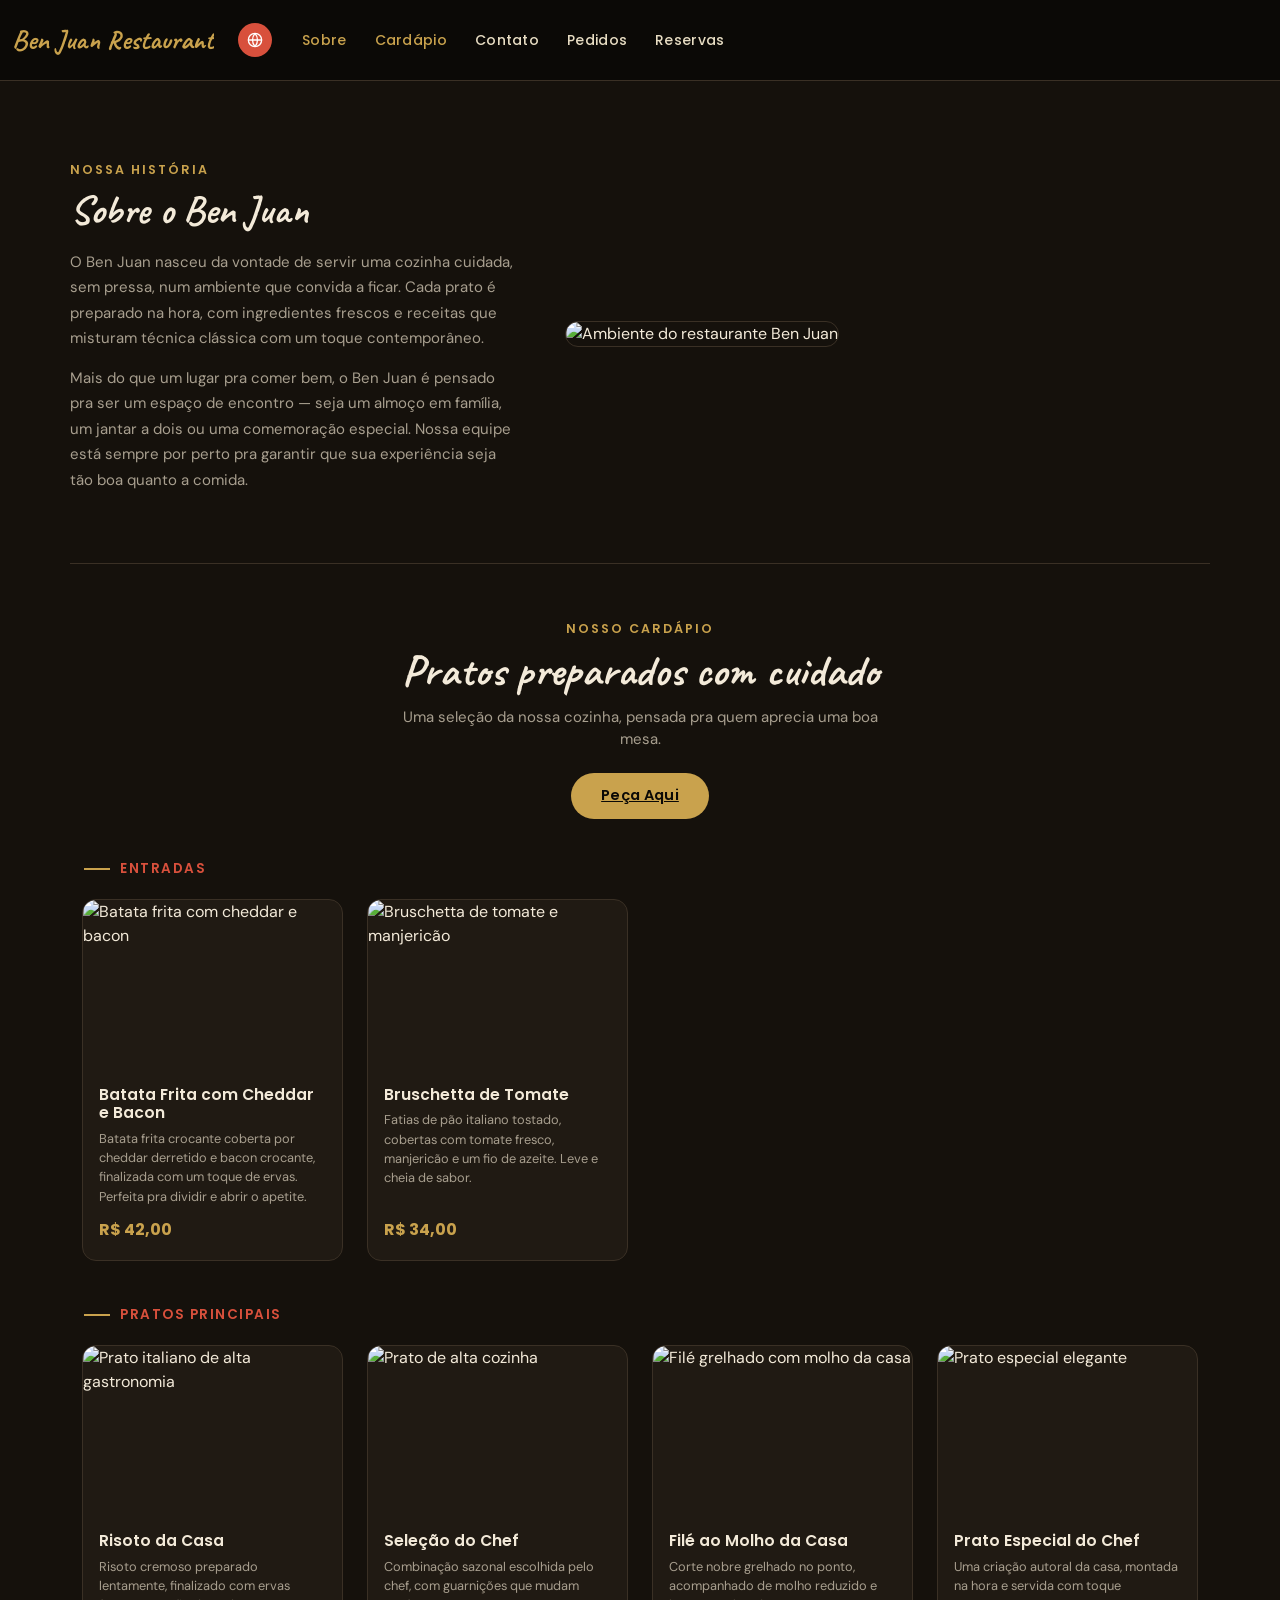
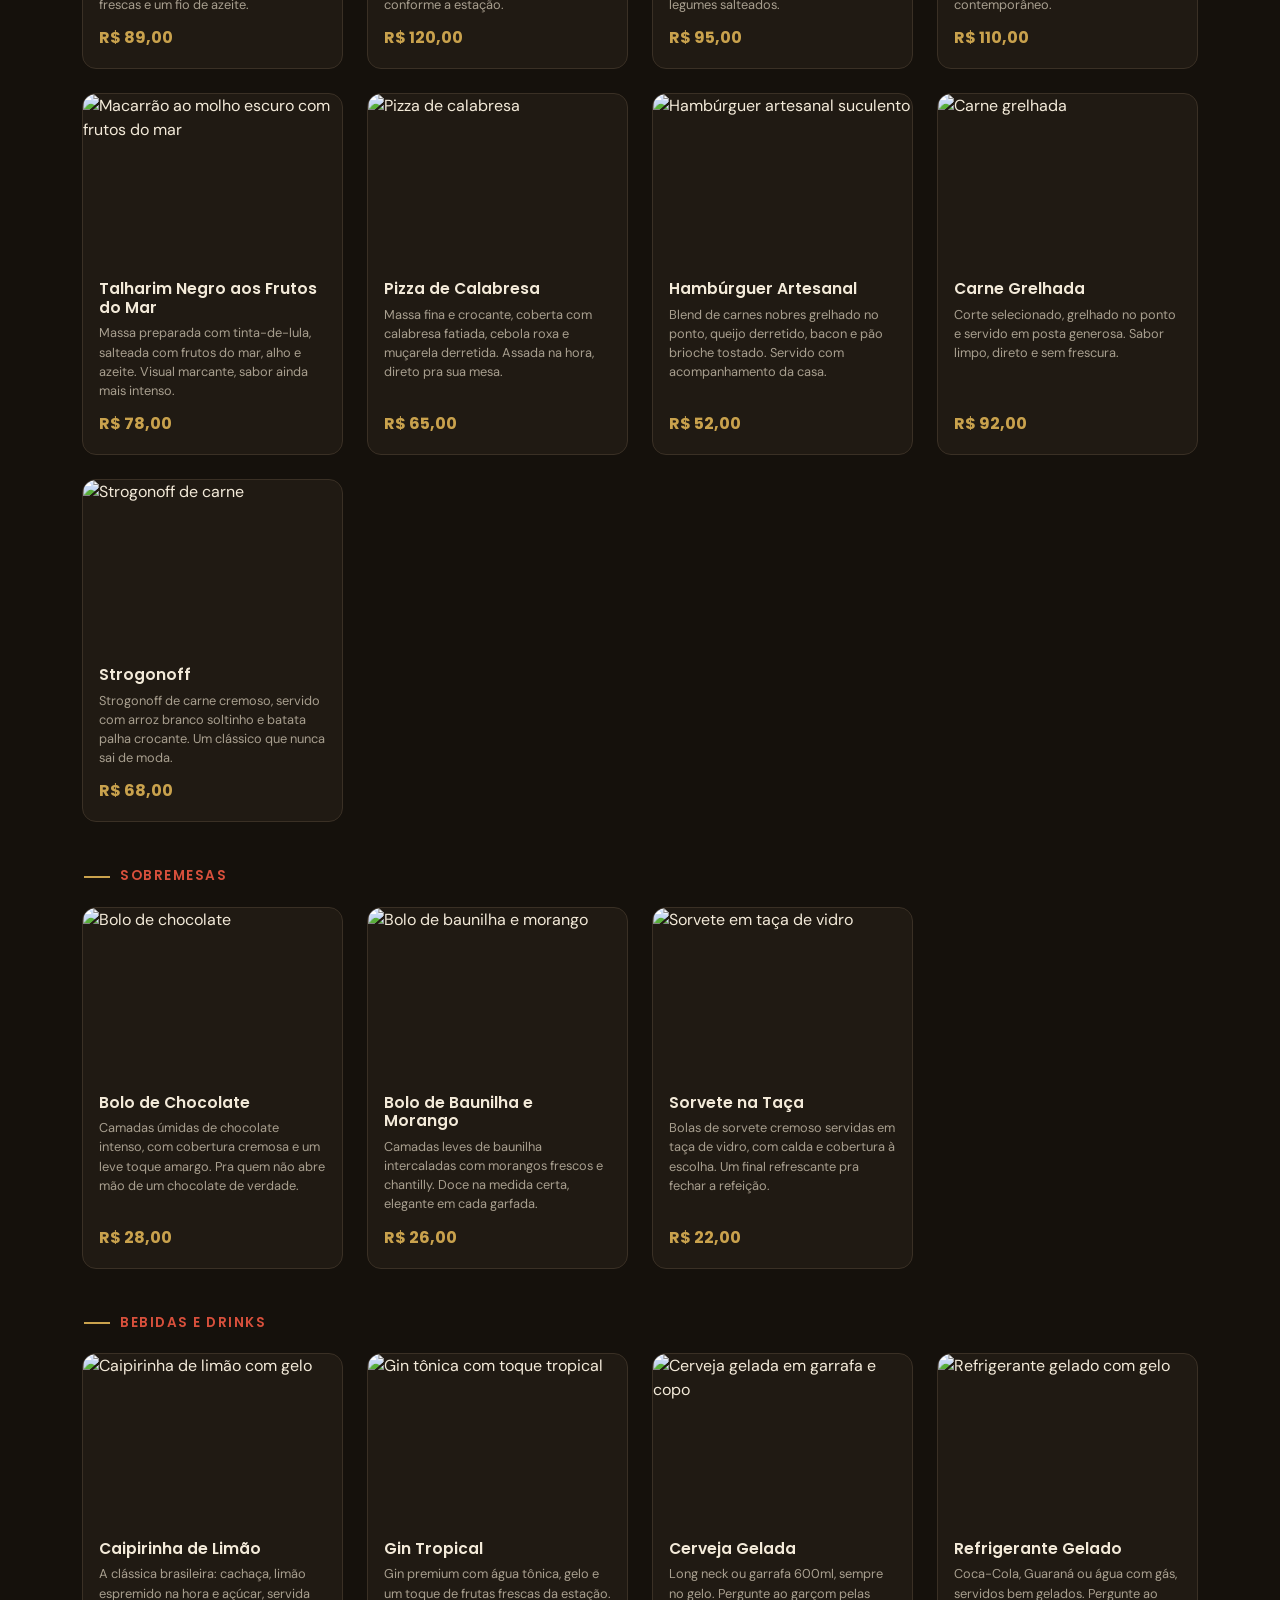
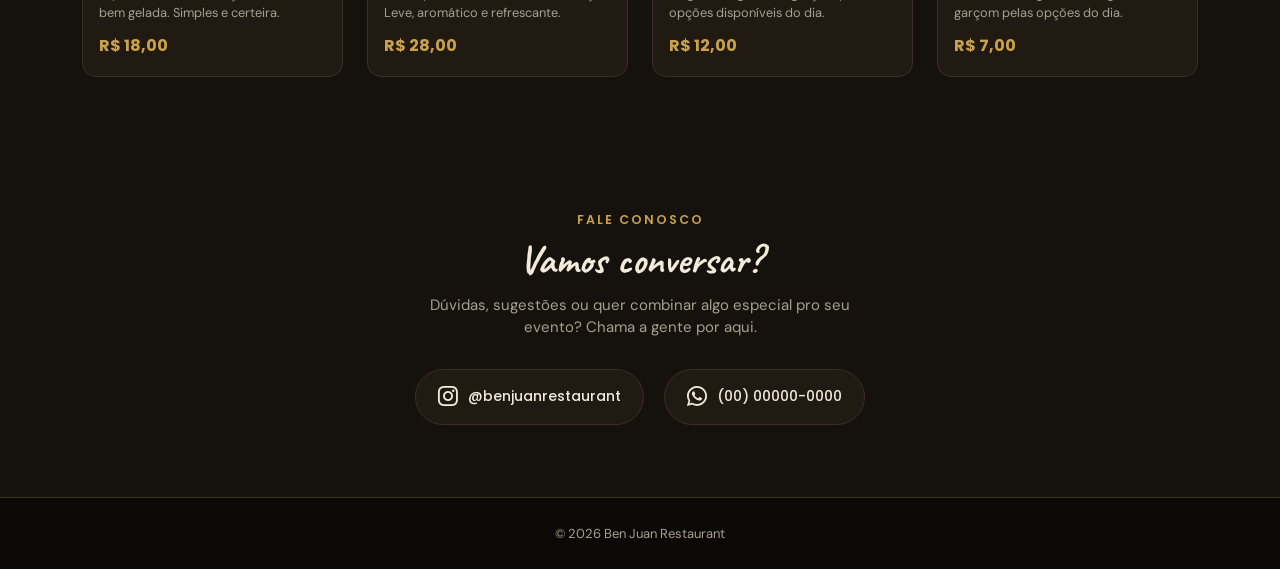
==== commit 4369bbc1: "mudança na navbar" ====
--- a/index.html
+++ b/index.html
@@ -13,6 +13,11 @@
     <style>
       /* :root (paleta) e .navbar agora vêm de style.css */
 
+      html{
+        scroll-behavior: smooth;
+        scroll-padding-top: 84px;
+      }
+
       *{ box-sizing:border-box; }
 
       body{
@@ -36,6 +41,42 @@
         background: var(--amber);
         color: var(--navy-deep) !important;
         transform: translateY(-1px);
+      }
+      .btn-order-hero{
+        display: inline-block;
+        margin-top: 22px;
+        padding: 12px 30px !important;
+        font-size: 14.5px;
+      }
+
+      /* ---------- Navbar fixa ---------- */
+      header{
+        position: sticky;
+        top: 0;
+        z-index: 1030;
+        transition: box-shadow .2s ease;
+      }
+      header.is-scrolled{
+        box-shadow: 0 6px 20px rgba(0,0,0,0.18);
+      }
+
+      /* ---------- Ajustes de layout da navbar ---------- */
+      .navbar > .container-fluid{
+        flex-wrap: nowrap;
+        align-items: center;
+        gap: 8px;
+      }
+      .navbar-brand{
+        white-space: nowrap;
+        overflow: hidden;
+        text-overflow: ellipsis;
+        min-width: 0;
+      }
+      .navbar-lang{
+        flex-shrink: 0;
+      }
+      .navbar-toggler{
+        flex-shrink: 0;
       }
 
       /* ---------- Dropdown de idiomas da navbar (igual ao pedidos.html / reserva.html) ---------- */
@@ -305,7 +346,7 @@
           padding-top: 10px;
         }
         .navbar-nav .nav-link{
-          padding: 10px 4px !important;
+          padding: 12px 6px !important;
         }
       }
 
@@ -386,10 +427,6 @@
           font-size: 11px;
           padding: 6px 10px !important;
         }
-        .navbar > .container-fluid{
-          flex-wrap: nowrap;
-          gap: 6px;
-        }
         .row.g-4 > [class*="col-"]{
           flex: 0 0 100%;
           max-width: 100%;
@@ -404,8 +441,7 @@
         <nav class="navbar navbar-expand-lg">
             <div class="container-fluid">
                 <a class="navbar-brand" href="#">Ben Juan Restaurant</a>
-                <a class="btn-order ms-auto me-2" href="pedidos.html" data-i18n="btnOrder">Peça Aqui</a>
-                <div class="lang-switch navbar-lang me-2">
+                <div class="lang-switch navbar-lang ms-auto me-2">
                   <button class="icon-btn" onclick="toggleNavLangMenu(event)" title="Idiomas / Languages" aria-label="Idiomas">
                     <svg viewBox="0 0 24 24" fill="none" stroke="currentColor" stroke-width="2"><circle cx="12" cy="12" r="10"/><path d="M2 12h20M12 2a15.3 15.3 0 010 20M12 2a15.3 15.3 0 000 20"/></svg>
                   </button>
@@ -469,6 +505,7 @@
                     <div class="eyebrow" data-i18n="eyebrowCardapio">Nosso Cardápio</div>
                     <h2 data-i18n="menuTitle">Pratos preparados com cuidado</h2>
                     <p data-i18n="menuSub">Uma seleção da nossa cozinha, pensada pra quem aprecia uma boa mesa.</p>
+                    <a class="btn-order btn-order-hero" href="pedidos.html" data-i18n="btnOrder">Peça Aqui</a>
                 </div>
 
                 <!-- ENTRADAS -->
@@ -844,6 +881,16 @@
           menu.classList.remove('open');
         }
       });
+
+      (function(){
+        const header = document.querySelector('header');
+        if(!header) return;
+        function updateHeaderShadow(){
+          header.classList.toggle('is-scrolled', window.scrollY > 8);
+        }
+        window.addEventListener('scroll', updateHeaderShadow, { passive: true });
+        updateHeaderShadow();
+      })();
     </script>
 </body>
 </html>
